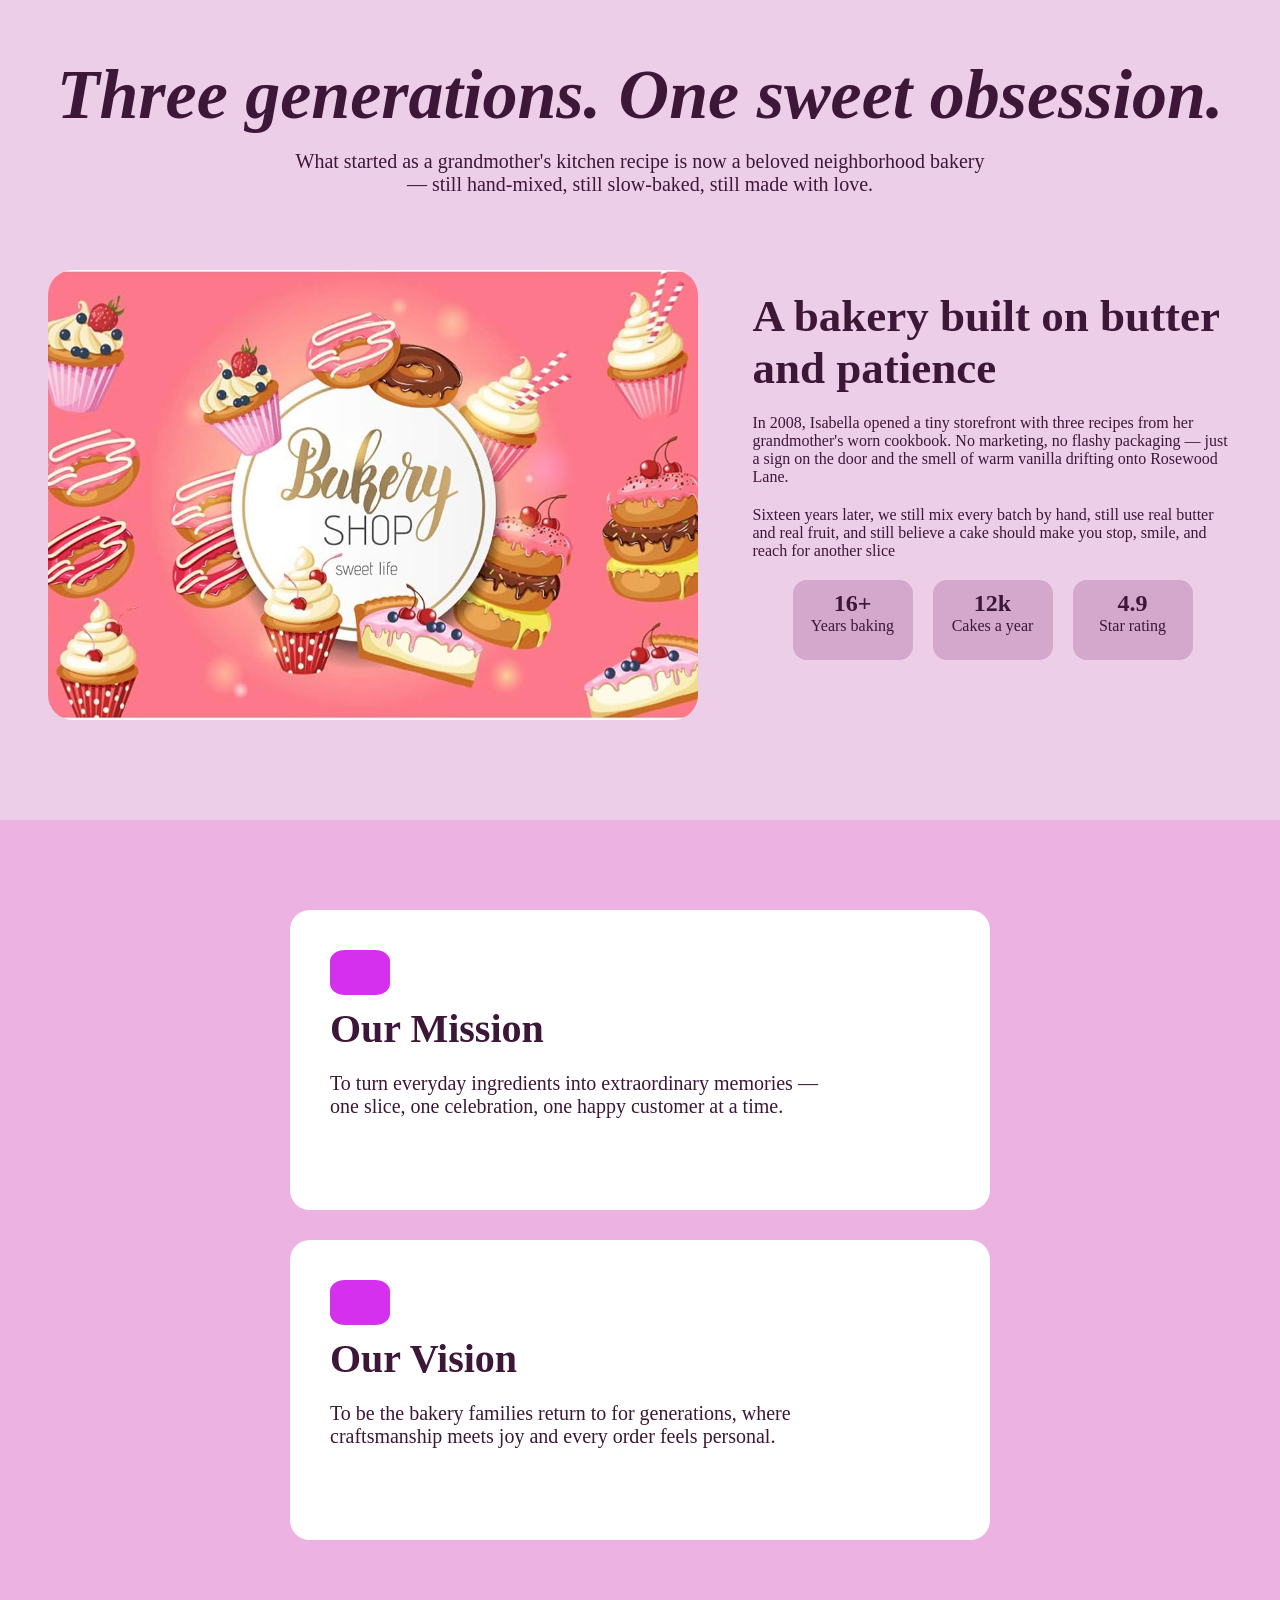
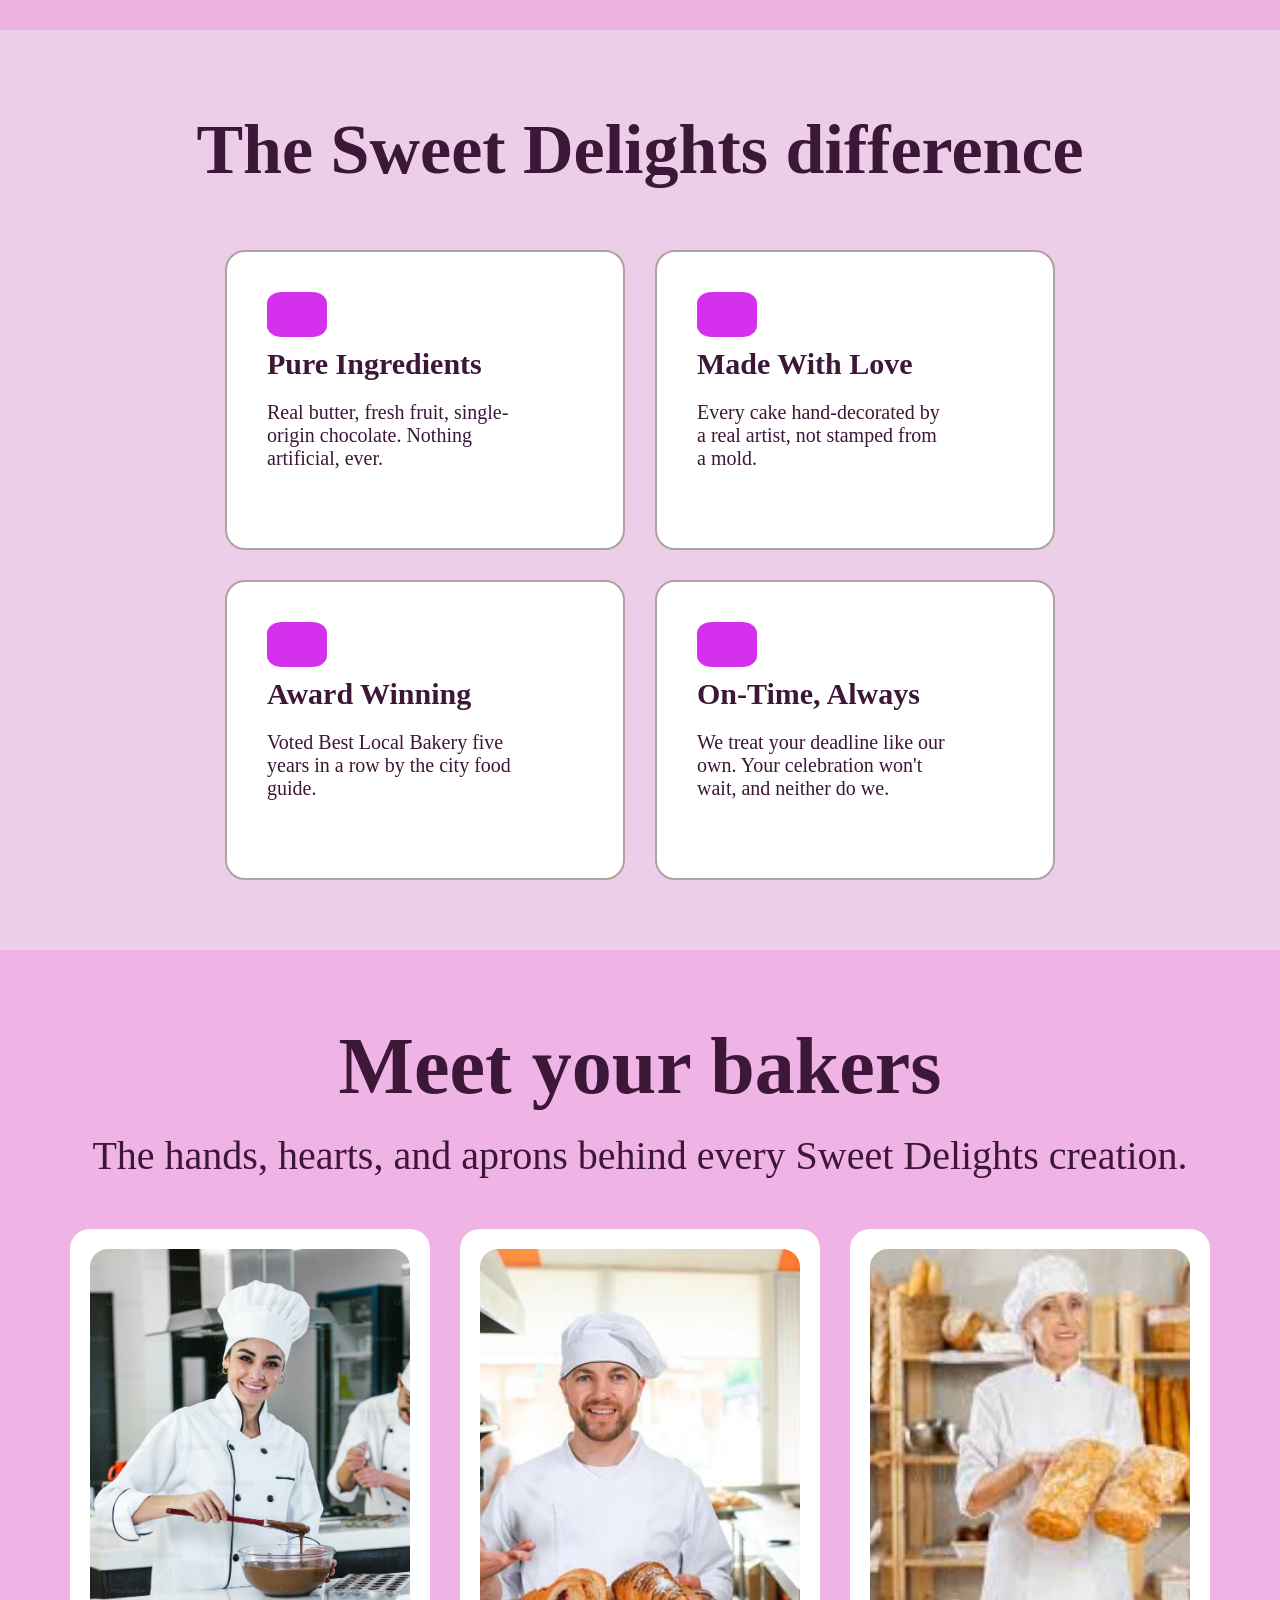
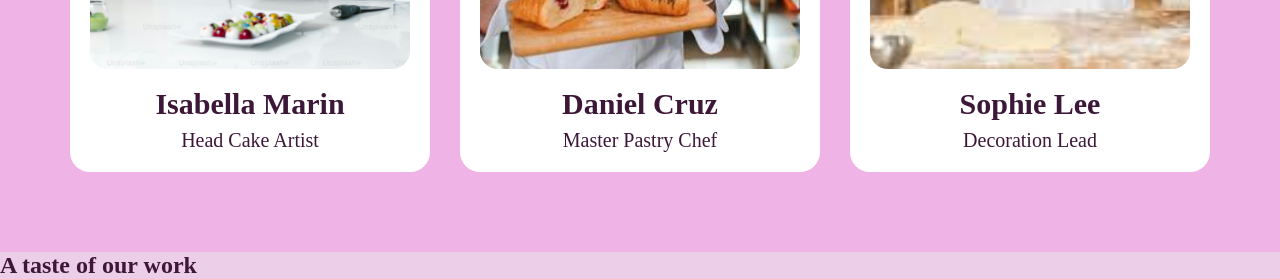
==== about.html @ 2c90f103 "newUpdate" ====
<!DOCTYPE html>
<html lang="en">
<head>
    <meta charset="UTF-8">
    <meta name="viewport" content="width=device-width, initial-scale=1.0">
    <title>Document</title>
    <link rel="stylesheet" href="about.css">
</head>
<body>
    <header></header>
    <section class="about_s1">
        <div>
        <h1>Three generations. One sweet obsession.</h1>
        <p>What started as a grandmother's kitchen recipe is now a beloved neighborhood bakery — still hand-mixed, still slow-baked, still made with love.</p>
        </div>
    </section>
    <section class="about_s2">
        <div class="about_img">
            <div></div>
        </div>
        <div class="about_detail">
        <div class="detail">
        <h1>A bakery built on butter and patience</h1>
        <p>In 2008, Isabella opened a tiny storefront with three recipes from her grandmother's worn cookbook. No marketing, no flashy packaging — just a sign on the door and the smell of warm vanilla drifting onto Rosewood Lane.</p>

         <p>Sixteen years later, we still mix every batch by hand, still use real butter and real fruit, and still believe a cake should make you stop, smile, and reach for another slice</p>
        </div>
        <div class="ranking">
            <div class="about_ranking">
                <h1>16+</h1>
                <p>Years baking</p>
            </div>
            <div class="about_ranking">
                <h1>12k</h1>
                <p>Cakes a year</p>
            </div>
            <div class="about_ranking">
                <h1>4.9</h1>
                <p>Star rating</p>
            </div>
        </div>
        </div>
    </section>
    <section class="about_s3">
        <div class="s3_box">
            <div class="div_logo"></div>
            <h2>Our Mission</h2>
            <p>To turn everyday ingredients into extraordinary memories — one slice, one celebration, one happy customer at a time.</p>
        </div>
        <div class="s3_box">
            <div class="div_logo"></div>
            <h2>Our Vision</h2>
            <p>To be the bakery families return to for generations, where craftsmanship meets joy and every order feels personal.</p>
        </div>
    </section>
    <section class="about_s4">
        <h1>The Sweet Delights difference</h1>
        <div class="box">
        <div class="s4_box">
            <div class="div_logo"></div>
            <h3>Pure Ingredients</h3>
            <p>Real butter, fresh fruit, single-origin chocolate. Nothing artificial, ever.</p>
        </div>
        <div class="s4_box">
            <div class="div_logo"></div>
            <h3>Made With Love</h3>
            <p>Every cake hand-decorated by a real artist, not stamped from a mold.</p>
        </div>
        <div class="s4_box">
            <div class="div_logo"></div>
            <h3>Award Winning</h3>
            <p>Voted Best Local Bakery five years in a row by the city food guide.</p>
        </div>
        <div class="s4_box">
            <div class="div_logo"></div>
            <h3>On-Time, Always</h3>
            <p>We treat your deadline like our own. Your celebration won't wait, and neither do we.</p>
        </div>
        </div>
    </section>
    <section class="about_s5">
        <h1>Meet your bakers</h1>
        <p>The hands, hearts, and aprons behind every Sweet Delights creation.</p>
        <div class="chef_cards">
            <div class="chef_box">
                <div class="chef_img" style="background-image: url(images/chef1.avif);"></div>
                <h3>Isabella Marin</h3>
                <p>Head Cake Artist</p>
            </div>
            <div class="chef_box">
                <div class="chef_img" style="background-image: url(images/chef2.jpg);"></div>
                <h3>Daniel Cruz</h3>
                <p>Master Pastry Chef</p>
            </div>
            <div class="chef_box">
                <div class="chef_img" style="background-image: url(images/chef3.jfif);"></div>
                <h3>Sophie Lee</h3>
                <p>Decoration Lead</p>
            </div>
        </div>
    </section>
    <section class="about_s6">
        <h1>A taste of our work</h1>
        <div></div>
    </section>
    <footer></footer>
</body>
</html>
---- about.css ----
*{
    margin: 0;
    padding: 0;
    box-sizing: border-box;
}
body{
    background: #edcee8;
    color: #3d1738;
    /* justify-content: center; */
}

.about_s1 {
    display: flex;
    min-height: 250px;
    text-align: center;
    justify-content: center;
    align-items: center;
    padding: 40px 20px;
}
.about_s1 div{
    max-width: 1200px;
}
.about_s1 h1{
   padding-bottom: 15px;
   font-size: 70px;
   font-style: italic;
}
.about_s1 p{
    font-size: 20px;
    max-width: 700px;
    margin: 0 auto;
}
.about_s2{
    display: flex;
    justify-content: center;
    gap: 35px;
    padding: 20px;
    flex-wrap: wrap;
}
.about_img{
    /* text-align: center; */
    justify-content: center;
}
.about_img div{
    background-image: url(images/shop.jpg);
    width: 650px;
    min-width: 320px;
    height: 450px;
    border-radius: 25px;
    background-size: cover;
    background-position: center;
    background-repeat: no-repeat;
}
.detail h1{
    font-size: 45px;
}
.detail p{
    padding-top: 20px;
}
.about_detail{
    max-width: 500px;
    padding-top: 20px;
    padding-left: 20px;
    gap: 80px;
}
.ranking{
    padding-top: 20px;
    display: flex;
    text-align: center;
    justify-content: center;
    gap: 20px;
}
.about_ranking{
    background-color: #d3a8cc;
    width: 120px;
    min-height: 80px;
    padding: 10px;
    border-radius: 14px;
}
.about_s3{
    background-color : #ecb3e2;
    min-height: 500px;
    gap: 30px;
    padding: 90px 20px;
    margin-top: 80px;
    display: flex;
    justify-content: center;
    align-items: center;
    flex-wrap: wrap;
}
.s3_box{
    background-color: white;
    width: 700px;
    min-height: 300px;
    padding: 40px;
    border-radius: 20px;
}
.s3_box p {
    padding-top: 20px;
    max-width: 500px;
    font-size: 20px;
}
.s3_box h2{
    padding-top: 10px;
    font-size: 40px;
}
.div_logo{
    padding-bottom: 10px;
    width: 60px;
    height: 45px;
    border-radius: 25%;
    background-color: rgb(214, 48, 239);
}
.about_s4 h1{
    text-align: center;
    margin-top: 60px;
    padding-top: 20px;
    font-size: 70px;
}
.box{
    gap: 30px;
    padding-top: 20px;
    margin-top: 40px;
    display: flex;
    justify-content: center;
    align-content: center;
    flex-wrap: wrap;
    padding-left: 20px;
    padding-right: 20px;
}
.s4_box{
    background-color: white;
    width: 400px;
    min-height: 300px;
    padding: 40px;
    border-radius: 20px;
    border: 2px rgb(177, 161, 161) solid;
}
.s4_box p {
    padding-top: 20px;
    max-width: 250px;
    font-size: 20px;
}
.s4_box h3{
    padding-top: 10px;
    font-size: 30px;
}
.about_s5{
    background-color : #f0b3e6;
    padding: 1px 20px 80px;
    margin-top: 70px;
}
.about_s5 h1{
    text-align: center;
    padding-top: 70px;
    font-size: 80px;
}
.about_s5 p{
    text-align: center;
    padding-top: 20px;
    font-size: 40px;
}
.chef_cards{
    display: flex;
    justify-content: center;
    gap: 30px;
    flex-wrap: wrap;
    margin-top: 50px;
}
.chef_box{
    width: 360px;
    text-align: center;
    background: white;
    border-radius: 20px;
    padding: 20px;
}

.chef_img{
    height: 420px;
    border-radius: 18px;
    background-size: cover;
    background-position: center;
    background-repeat: no-repeat;
}
.chef_box h3{
    font-size: 30px;
    padding-top: 18px;
}
.chef_box p{
    font-size: 20px;
    padding-top: 8px;
}
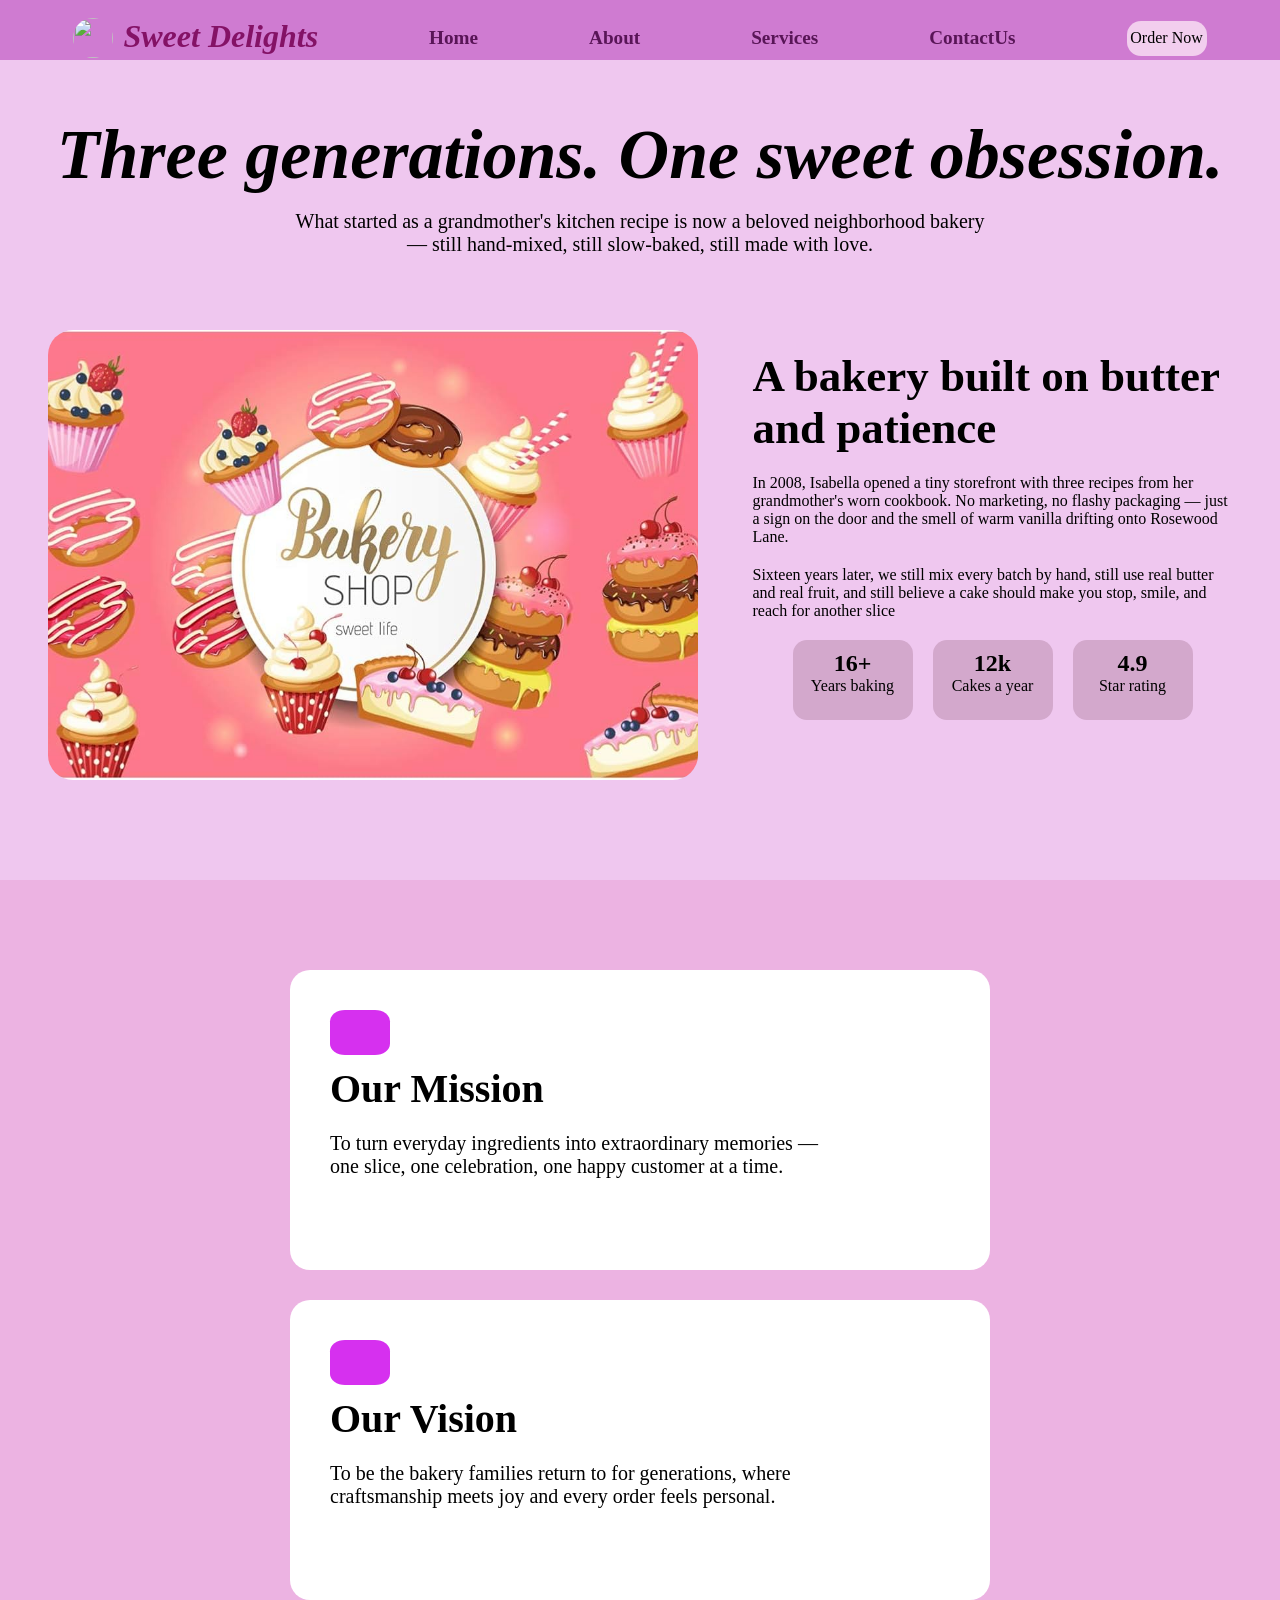
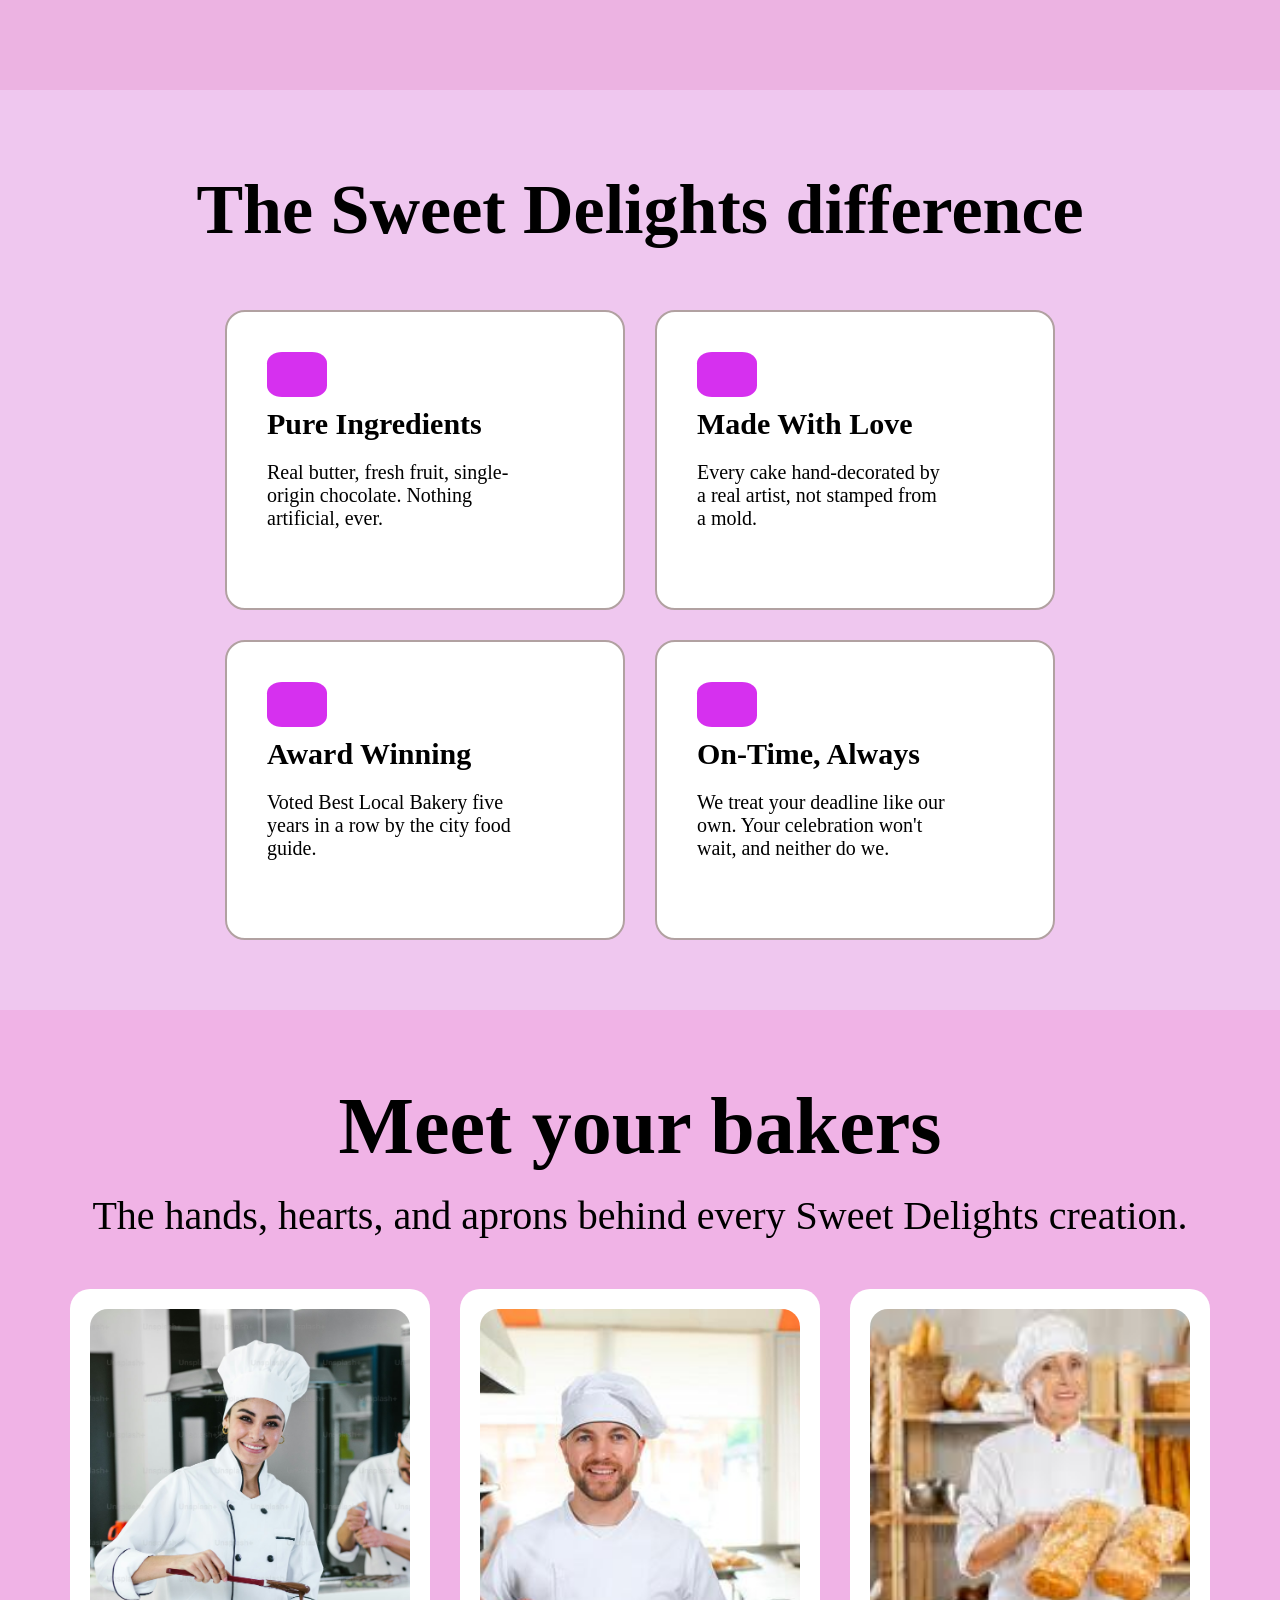
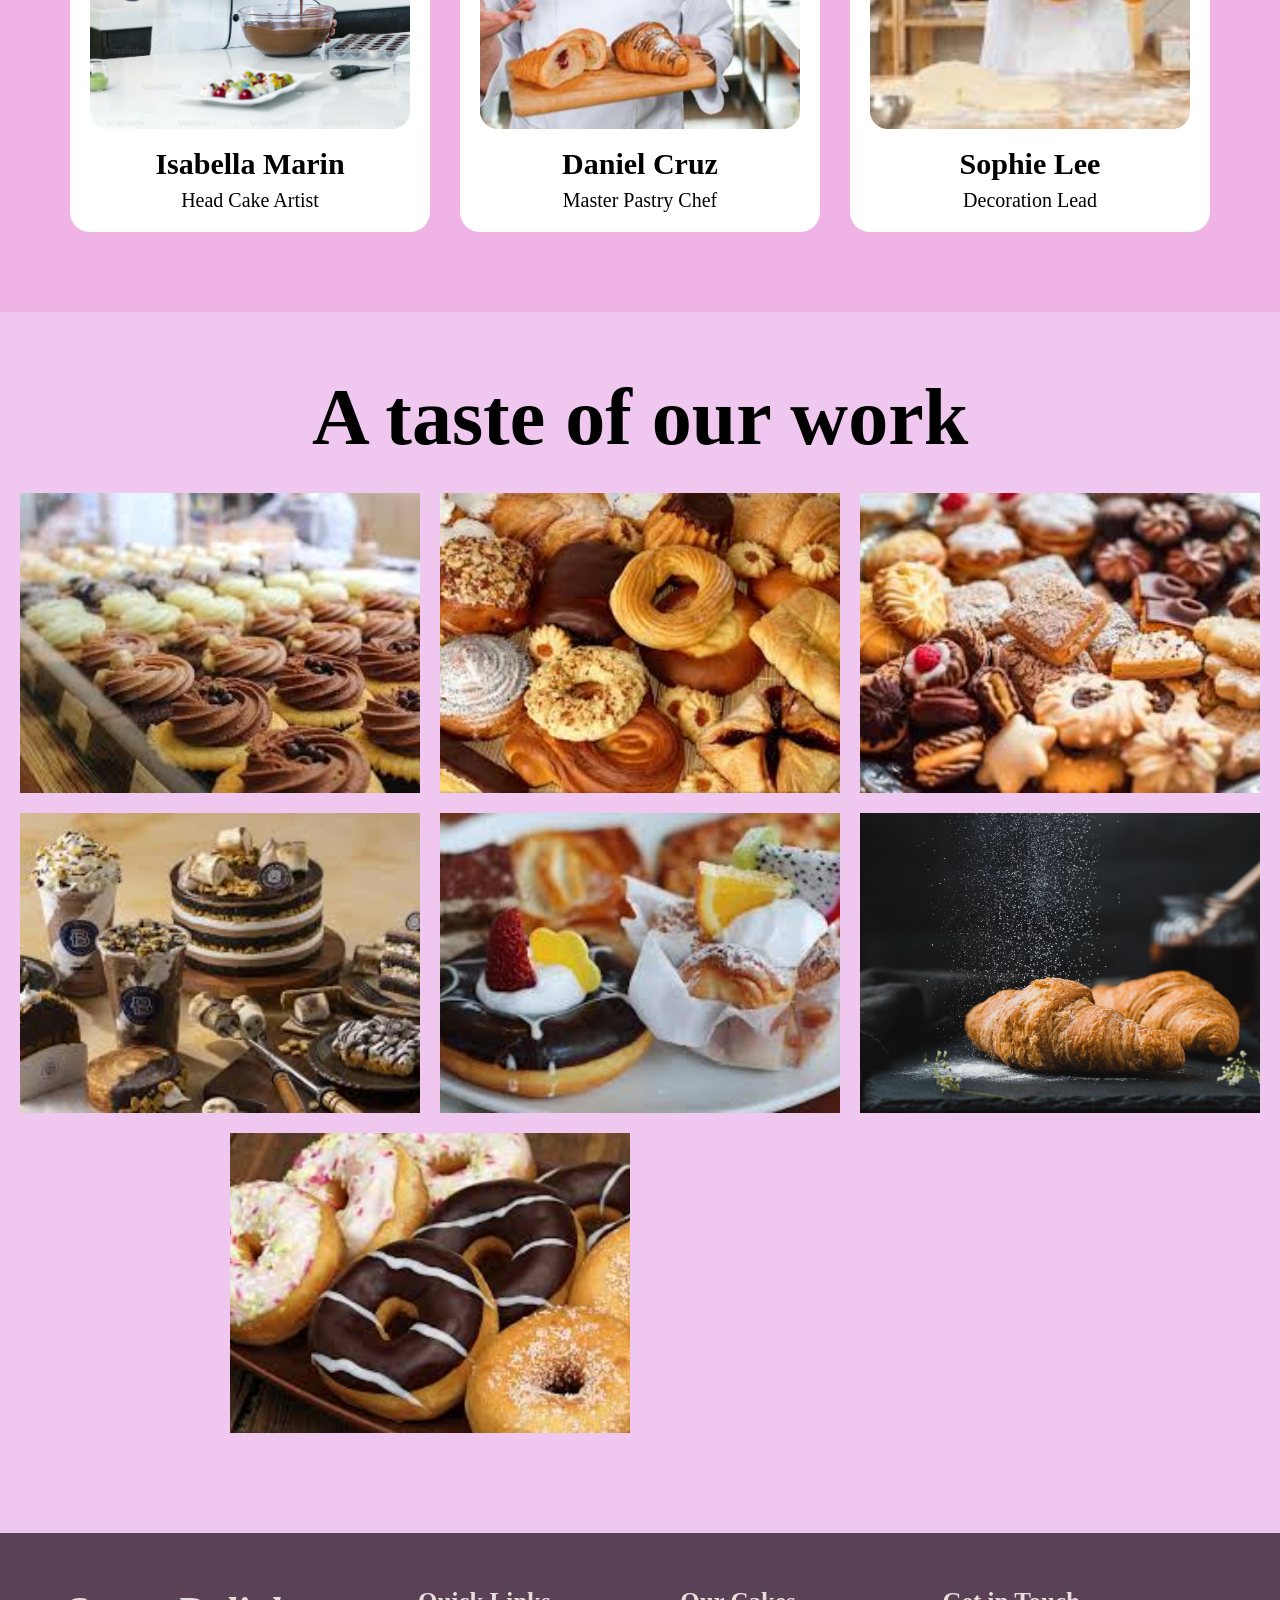
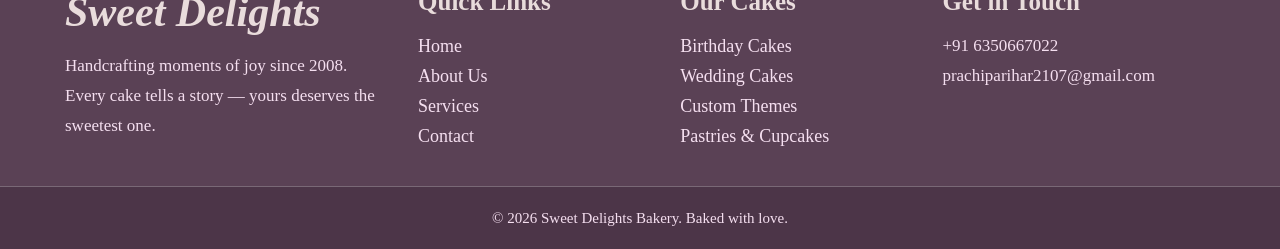
==== commit bfb14358: "prachi newChnges" ====
--- a/about.html
+++ b/about.html
@@ -3,11 +3,24 @@
 <head>
     <meta charset="UTF-8">
     <meta name="viewport" content="width=device-width, initial-scale=1.0">
-    <title>Document</title>
-    <link rel="stylesheet" href="about.css">
+    <title>About</title>
+    <link rel="stylesheet" href="index.css">
 </head>
-<body>
-    <header></header>
+<body class="body_about">
+
+   <div class="Header"> 
+        <ul>
+          <div class="hed1">
+            <img src="https://encrypted-tbn0.gstatic.com/images?q=tbn:ANd9GcQitEC4mb-sJJhyLIL4yZwTokIa_Xwn3ifUVozVtwXFQg&s=10">
+            <h1 class="shopName">Sweet Delights</h1>
+          </div>
+          <li>Home</li> 
+          <li>About</li> 
+          <li>Services</li>
+          <li>ContactUs</li>
+          <div class="orderBtn">Order Now</div>
+        </ul>
+    </div>
     <section class="about_s1">
         <div>
         <h1>Three generations. One sweet obsession.</h1>
@@ -55,7 +68,7 @@
     </section>
     <section class="about_s4">
         <h1>The Sweet Delights difference</h1>
-        <div class="box">
+        <div class="boxx">
         <div class="s4_box">
             <div class="div_logo"></div>
             <h3>Pure Ingredients</h3>
@@ -101,8 +114,50 @@
     </section>
     <section class="about_s6">
         <h1>A taste of our work</h1>
-        <div></div>
+        <div class="food_img">
+        <div class="food" style="background-image: url(images/food1.jfif);"></div>
+        <div class="food" style="background-image: url(images/food2.jfif);"></div>
+        <div class="food" style="background-image: url(images/food3.jfif);"></div>
+        <div class="food" style="background-image: url(images/food4.jfif);"></div>
+        <div class="food" style="background-image: url(images/food5.jfif);"></div>
+        <div class="food" style="background-image: url(images/food6.avif);"></div>
+        <div class="food" style="background-image: url(images/food7.jfif);"></div>
+        <div class="food"style="background-image: url();"></div>
+        </div>
     </section>
-    <footer></footer>
+    <footer>
+        <div class="footer">
+        <div class="footer_box">
+            <h2>Sweet Delights</h2>
+            <p>Handcrafting moments of joy since 2008. Every cake tells a story — yours deserves the sweetest one.</p>
+        </div>
+        <div class="footer_box">
+            <h3>Quick Links</h3>
+            <ul>
+                <li>Home</li>
+                <li>About Us</li>
+                <li>Services</li>
+                <li>Contact</li>
+            </ul>
+        </div>
+        <div class="footer_box">
+            <h3>Our Cakes</h3>
+            <ul>
+                <li>Birthday Cakes</li>
+                <li>Wedding Cakes</li>
+                <li>Custom Themes</li>
+                <li>Pastries & Cupcakes</li>
+            </ul>
+        </div>
+        <div class="footer_box">
+            <h3>Get in Touch </h3>
+            <a href="tel:+6350667022"> +91 6350667022</a>
+            <a href="mailto:prachiparihar2107@gmail.com">prachiparihar2107@gmail.com</a>
+        </div>
+        </div>
+        <div class="footer_end">
+           <p>© 2026 Sweet Delights Bakery. Baked with love.</p>
+        </div>
+    </footer>
 </body>
 </html>
--- a/index.css
+++ b/index.css
@@ -0,0 +1,663 @@
+*{
+    margin: 0;
+    padding: 0;
+    box-sizing: border-box;
+}
+.Header{
+  
+    background-color: rgb(207, 123, 209);
+   height: 60px;
+}
+.Header ul{
+    display: flex;
+    align-items: center;
+    justify-content: space-around;
+    padding: 18px;
+
+}
+.Header li{
+    list-style: none;
+    font-size: larger;
+    color: rgba(69, 5, 66, 0.86);
+    font-weight: 600;
+}
+.hed1{
+    display: flex;
+}
+
+img{
+    width: 40px;
+    height: 40px;
+    border-radius: 100%;
+}
+img:hover{
+    height: 42px;
+    width:  42px;
+}
+.shopName{
+      padding-left: 10px;
+      font-style:italic ;
+      color: rgb(132, 18, 102);
+     
+}
+.orderBtn{
+   background-color: rgb(242, 206, 238);
+   display: flex;
+   justify-content: center;
+   align-items: center;
+   height: 35px;
+   width: 80px;
+   font-variant: inherit;
+   border-radius: 14px;
+}
+.orderBtn:hover{
+    background-color: rgb(184, 79, 184);
+    
+}
+
+.body{
+    background-color: rgb(68, 229, 235);
+
+    height: 400px;
+    background-image: url(images/bg.jpg);
+    /* object-fit: contain; */
+    background-size: cover;
+    background-position: center;
+    background-repeat: no-repeat
+    
+
+}
+button{
+    background-color: rgb(249, 242, 242);
+   display: flex;
+   justify-content: center;
+   align-items: center;
+   height: 35px;
+   width: 90px;
+   border: 0cap;
+   border-radius: 18px;
+ 
+}
+.body_btn{
+   
+    display: flex;
+    /* padding: 70px; */
+    justify-content: space-between;
+    width: 200px;
+  
+
+}
+.body_content{
+    width: 350px;
+    height: 250px;
+    padding-top: 40px;
+    padding-left: 15px;
+}
+.body_text h1{
+       width: 200px;
+       color: rgb(219, 25, 135);
+       font-style: oblique;
+       font-size: 40px;
+    
+}
+.body_text p{
+    color: rgb(154, 37, 130);
+    
+}
+button:hover{
+    background-color: rgb(255, 64, 226);
+    animation-duration:0.3s ;
+}
+.cake{
+    display: flex;
+    flex-wrap:wrap;
+    justify-content: center;
+    gap: 20px;
+}
+.container{
+    background: #edcee8;
+    padding-top: 40px;
+    height: 8500px;
+}
+.container_title{
+    padding-bottom: 30px;
+    display: flex;
+    text-align: center;
+    justify-content: center;
+      /* width: 200px; */
+       color: rgb(219, 25, 135);
+       font-style: oblique;
+       font-size: 35px;
+}
+
+.box{
+    background: #d8a0e0;
+    width: 450px;
+    height: 450px;
+
+}
+.box_image{
+    background-image: url(images/cake1.jfif);
+    background-size: cover;
+    background-position: center;
+    background-repeat: no-repeat;
+    height: 300px;
+}
+.box_content h3{
+    padding-top: 20px;
+    display: flex;
+    text-align: center;
+    justify-content: center;
+    font-size: 30px;
+}
+.box_price{
+    display: flex;
+    align-items: center;
+   text-align: center;
+   padding-top: 20px;
+
+    
+}
+.box_price p{
+    font-size: 30px;
+    font-weight: 600;
+    color: rgb(8, 11, 13);
+    /* padding-left: 160px; */
+    margin-left: 60px;
+    /* padding-top: 20px; */
+    padding-right: 250px;
+    align-items: center;
+    justify-content: center;
+}
+.box_icon {
+    padding-bottom: 10px;
+    width: 30px;
+    height: 30px;
+    border-radius: 100%;
+    background-color: rgb(2, 15, 255);
+    
+}
+
+/* ***************about css&**************** */
+.body_about{
+  background:  rgb(239, 199, 239);
+}
+.about_s1 {
+    display: flex;
+    min-height: 250px;
+    text-align: center;
+    justify-content: center;
+    align-items: center;
+    padding: 40px 20px;
+}
+.about_s1 div{
+    max-width: 1200px;
+}
+.about_s1 h1{
+   padding-bottom: 15px;
+   font-size: 70px;
+   font-style: italic;
+}
+.about_s1 p{
+    font-size: 20px;
+    max-width: 700px;
+    margin: 0 auto;
+}
+.about_s2{
+    display: flex;
+    justify-content: center;
+    gap: 35px;
+    padding: 20px;
+    flex-wrap: wrap;
+}
+.about_img{
+    /* text-align: center; */
+    justify-content: center;
+}
+.about_img div{
+    background-image: url(images/shop.jpg);
+    width: 650px;
+    min-width: 320px;
+    height: 450px;
+    border-radius: 25px;
+    background-size: cover;
+    background-position: center;
+    background-repeat: no-repeat;
+}
+.detail h1{
+    font-size: 45px;
+}
+.detail p{
+    padding-top: 20px;
+}
+.about_detail{
+    max-width: 500px;
+    padding-top: 20px;
+    padding-left: 20px;
+    gap: 80px;
+}
+.ranking{
+    padding-top: 20px;
+    display: flex;
+    text-align: center;
+    justify-content: center;
+    gap: 20px;
+}
+.about_ranking{
+    background-color: #d3a8cc;
+    width: 120px;
+    min-height: 80px;
+    padding: 10px;
+    border-radius: 14px;
+}
+.about_s3{
+    background-color : #ecb3e2;
+    min-height: 500px;
+    gap: 30px;
+    padding: 90px 20px;
+    margin-top: 80px;
+    display: flex;
+    justify-content: center;
+    align-items: center;
+    flex-wrap: wrap;
+}
+.s3_box{
+    background-color: white;
+    width: 700px;
+    min-height: 300px;
+    padding: 40px;
+    border-radius: 20px;
+}
+.s3_box p {
+    padding-top: 20px;
+    max-width: 500px;
+    font-size: 20px;
+}
+.s3_box h2{
+    padding-top: 10px;
+    font-size: 40px;
+}
+.div_logo{
+    padding-bottom: 10px;
+    width: 60px;
+    height: 45px;
+    border-radius: 25%;
+    background-color: rgb(214, 48, 239);
+}
+.about_s4 h1{
+    text-align: center;
+    margin-top: 60px;
+    padding-top: 20px;
+    font-size: 70px;
+}
+.boxx{
+    gap: 30px;
+    padding-top: 20px;
+    margin-top: 40px;
+    display: flex;
+    justify-content: center;
+    align-content: center;
+    flex-wrap: wrap;
+    padding-left: 20px;
+    padding-right: 20px;
+}
+.s4_box{
+    background-color: white;
+    width: 400px;
+    min-height: 300px;
+    padding: 40px;
+    border-radius: 20px;
+    border: 2px rgb(177, 161, 161) solid;
+}
+.s4_box p {
+    padding-top: 20px;
+    max-width: 250px;
+    font-size: 20px;
+}
+.s4_box h3{
+    padding-top: 10px;
+    font-size: 30px;
+}
+.about_s5{
+    background-color : #f0b3e6;
+    padding: 1px 20px 80px;
+    margin-top: 70px;
+}
+.about_s5 h1{
+    text-align: center;
+    padding-top: 70px;
+    font-size: 80px;
+}
+.about_s5 p{
+    text-align: center;
+    padding-top: 20px;
+    font-size: 40px;
+}
+.chef_cards{
+    display: flex;
+    justify-content: center;
+    gap: 30px;
+    flex-wrap: wrap;
+    margin-top: 50px;
+}
+.chef_box{
+    width: 360px;
+    text-align: center;
+    background: white;
+    border-radius: 20px;
+    padding: 20px;
+}
+
+.chef_img{
+    height: 420px;
+    border-radius: 18px;
+    background-size: cover;
+    background-position: center;
+    background-repeat: no-repeat;
+}
+.chef_box h3{
+    font-size: 30px;
+    padding-top: 18px;
+}
+.chef_box p{
+    font-size: 20px;
+    padding-top: 8px;
+}
+.food{
+    width: 400px;
+    height: 300px;
+    background-repeat: no-repeat;
+    background-size: cover;
+    background-position: center;
+}
+.about_s6 h1{
+  justify-content: center;
+  text-align: center;
+  font-size: 80px;
+  padding-top: 20px;
+  margin-top: 40px;
+}
+.food_img{
+    margin-top: 30px;
+   display: flex;
+    gap: 20px;
+    justify-content: center;
+    text-align: center;
+    flex-wrap: wrap;
+    padding: 0 20px 60px;
+}
+.about_s6{
+    min-height: 800px;
+}
+
+footer{
+    background-color: #5a4155;
+    color: rgb(233, 220, 220);
+    margin-top: 40px;
+}
+
+.footer{
+    max-width: 1200px;
+    margin: 0 auto;
+    display: grid;
+    grid-template-columns: 1.4fr 1fr 1fr 1.2fr;
+    gap: 35px;
+    padding: 55px 25px 35px;
+    align-items: start;
+}
+.footer_box{
+    text-align: left;
+    padding: 0;
+}
+
+footer li{
+    list-style: none;
+    font-size: 18px;
+    line-height: 30px;
+    color: #f5dff0;
+}
+footer h2{
+    font-size: 42px;
+    margin-bottom: 15px;
+    font-style: italic;
+}
+footer h3{
+    font-size: 25px;
+    margin-bottom: 15px;
+}
+footer p{
+    font-size: 17px;
+    line-height: 30px;
+    color: #f5dff0;
+}
+footer a{
+    display: block;
+    color: #f5dff0;
+    text-decoration: none;
+    font-size: 17px;
+    line-height: 30px;
+}
+.footer_end{
+    border-top: 1px solid rgba(255, 255, 255, 0.25);
+    background-color: #4c3548;
+    text-align: center;
+    padding: 16px 20px;
+}
+
+.footer_end p{
+    font-size: 15px;
+}
+
+/* **********sevices css ******** */
+.body_service{
+  background:  rgb(239, 199, 239);
+
+}
+
+.service_head{
+    background: #b36fa7;
+     background-color: rgb(239, 171, 240);
+    padding: 50px 20px 25px;
+    text-align: center;
+    height: 250px;
+}
+
+.heading h1{
+    color: rgb(219, 25, 135);
+    font-style: oblique;
+    font-size: 70px;
+}
+
+.heading p{
+    color: rgb(154, 37, 130);
+    font-size: 20px;
+    max-width: 700px;
+    margin: 15px auto 0;
+}
+
+.services{
+    background: #edcee8;
+    padding: 30px 80px;
+}
+
+.service_boxes{
+    display: flex;
+    flex-wrap: wrap;
+    justify-content: center;
+    gap: 20px;
+}
+
+.service_box{
+    background: #f6b8fe;
+    width: 450px;
+    min-height: 450px;
+    text-align: center;
+    border-radius: 20px;
+}
+
+.service_img{
+    background-image: url(images/cake1.jfif);
+    background-size: cover;
+    background-position: center;
+    background-repeat: no-repeat;
+    height: 300px;
+}
+
+.service_box h2{
+    padding: 20px 15px 0;
+    font-size: 30px;
+    color: #3d1738;
+}
+
+.service_box p{
+    padding: 15px 30px 25px;
+    font-size: 18px;
+    color: rgb(69, 5, 66);
+    line-height: 28px;
+}
+
+.order{
+    background-color: rgb(254, 210, 252);
+    padding: 20px 20px 80px;
+    display: flex;
+    justify-content: center;
+}
+
+.order_box{
+    width: 100%;
+    max-width: 1050px;
+    background: #cf93c3;
+    color: rgb(247, 238, 238);
+    text-align: center;
+    padding: 55px 30px;
+    border-radius: 20px;
+}
+
+.order_box h2{
+    font-size: 42px;
+    font-style: italic;
+}
+
+.order_box p{
+    font-size: 20px;
+    max-width: 650px;
+    margin: 15px auto 30px;
+    line-height: 30px;
+}
+
+.order__btn{
+    width: fit-content;
+    min-width: 220px;
+    margin: 0 auto;
+    padding: 14px 24px;
+    background: rgb(242, 206, 238);
+    color: rgb(132, 18, 102);
+    border-radius: 16px;
+    cursor: pointer;
+}
+
+.order__btn h3{
+    font-size: 20px;
+}
+
+.order__btn:hover{
+    background: rgb(207, 123, 209);
+    color: white;
+}
+
+/* ************contact css ****** */
+.contact_body{
+    background: #edcee8;
+    color: #3d1738;
+}
+
+.contact_head{
+    text-align: center;
+    padding: 60px 20px 35px;
+}
+
+.contact_head h1{
+    color: rgb(33, 30, 32);
+    font-size: 65px;
+    font-style: oblique;
+}
+
+.contact_head p{
+    max-width: 700px;
+    margin: 15px auto 0;
+    font-size: 20px;
+    color: rgb(52, 43, 50);
+    line-height: 30px;
+}
+
+.contact_section{
+    display: flex;
+    justify-content: center;
+    gap: 30px;
+    flex-wrap: wrap;
+    padding: 20px 25px 80px;
+}
+
+.contact_info{
+    width: 430px;
+    display: grid;
+    grid-template-columns: 1fr;
+    gap: 18px;
+}
+
+.contact_card{
+    background: #d8a0e0;
+    padding: 25px;
+    border-radius: 18px;
+}
+
+.contact_card h3{
+    font-size: 26px;
+    margin-bottom: 10px;
+}
+
+.contact_card p{
+    font-size: 18px;
+    line-height: 28px;
+}
+
+.contact_form{
+    width: 560px;
+    background: #f7e7f4;
+    padding: 35px;
+    border-radius: 20px;
+    display: flex;
+    flex-direction: column;
+    gap: 16px;
+}
+
+.contact_form h2{
+    font-size: 34px;
+    color: rgb(32, 28, 31);
+}
+
+.contact_form input,
+.contact_form textarea{
+    width: 100%;
+    padding: 14px 16px;
+    border: 1px solid #d3a8cc;
+    border-radius: 12px;
+    font-size: 16px;
+    outline: none;
+}
+
+.contact_form textarea{
+    min-height: 130px;
+    resize: vertical;
+}
+
+.contact_form button{
+    width: 150px;
+    height: 42px;
+    border: none;
+    border-radius: 18px;
+    background: rgb(207, 123, 209);
+    color: white;
+    font-size: 16px;
+
+}
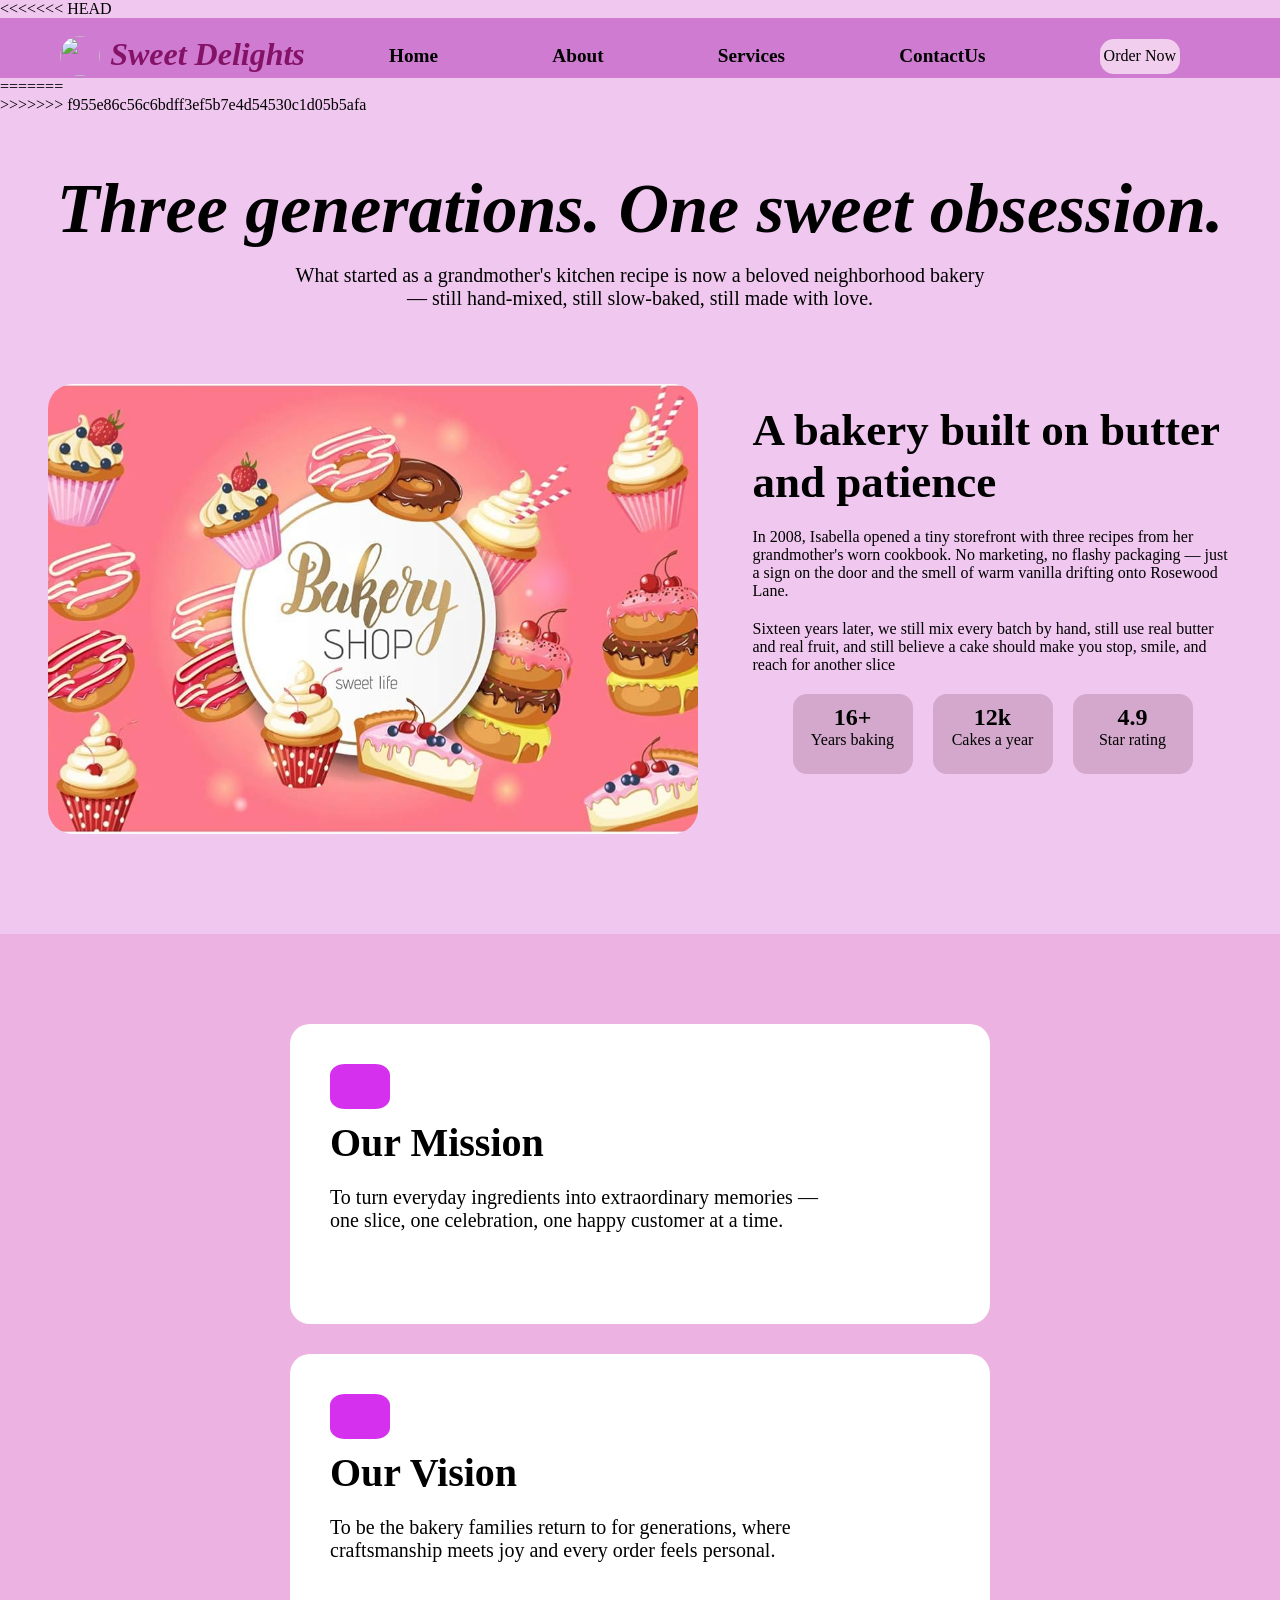
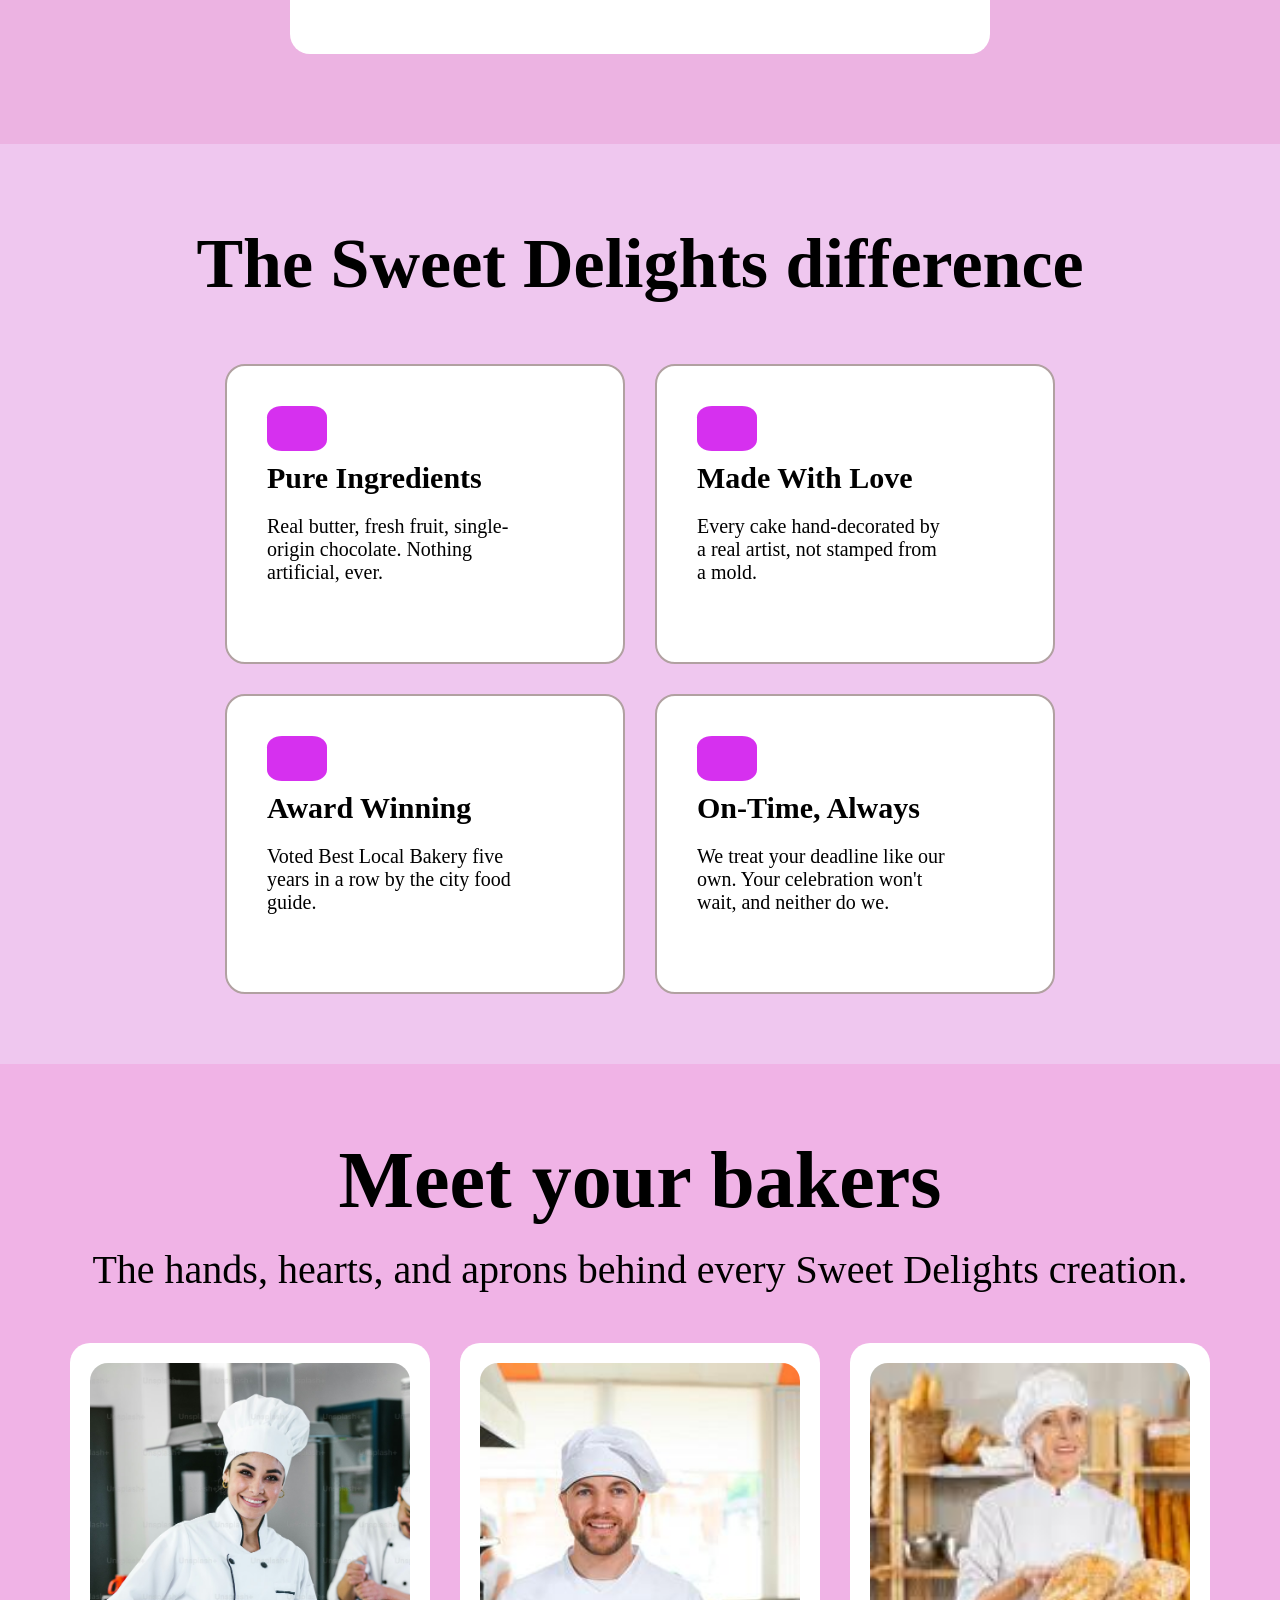
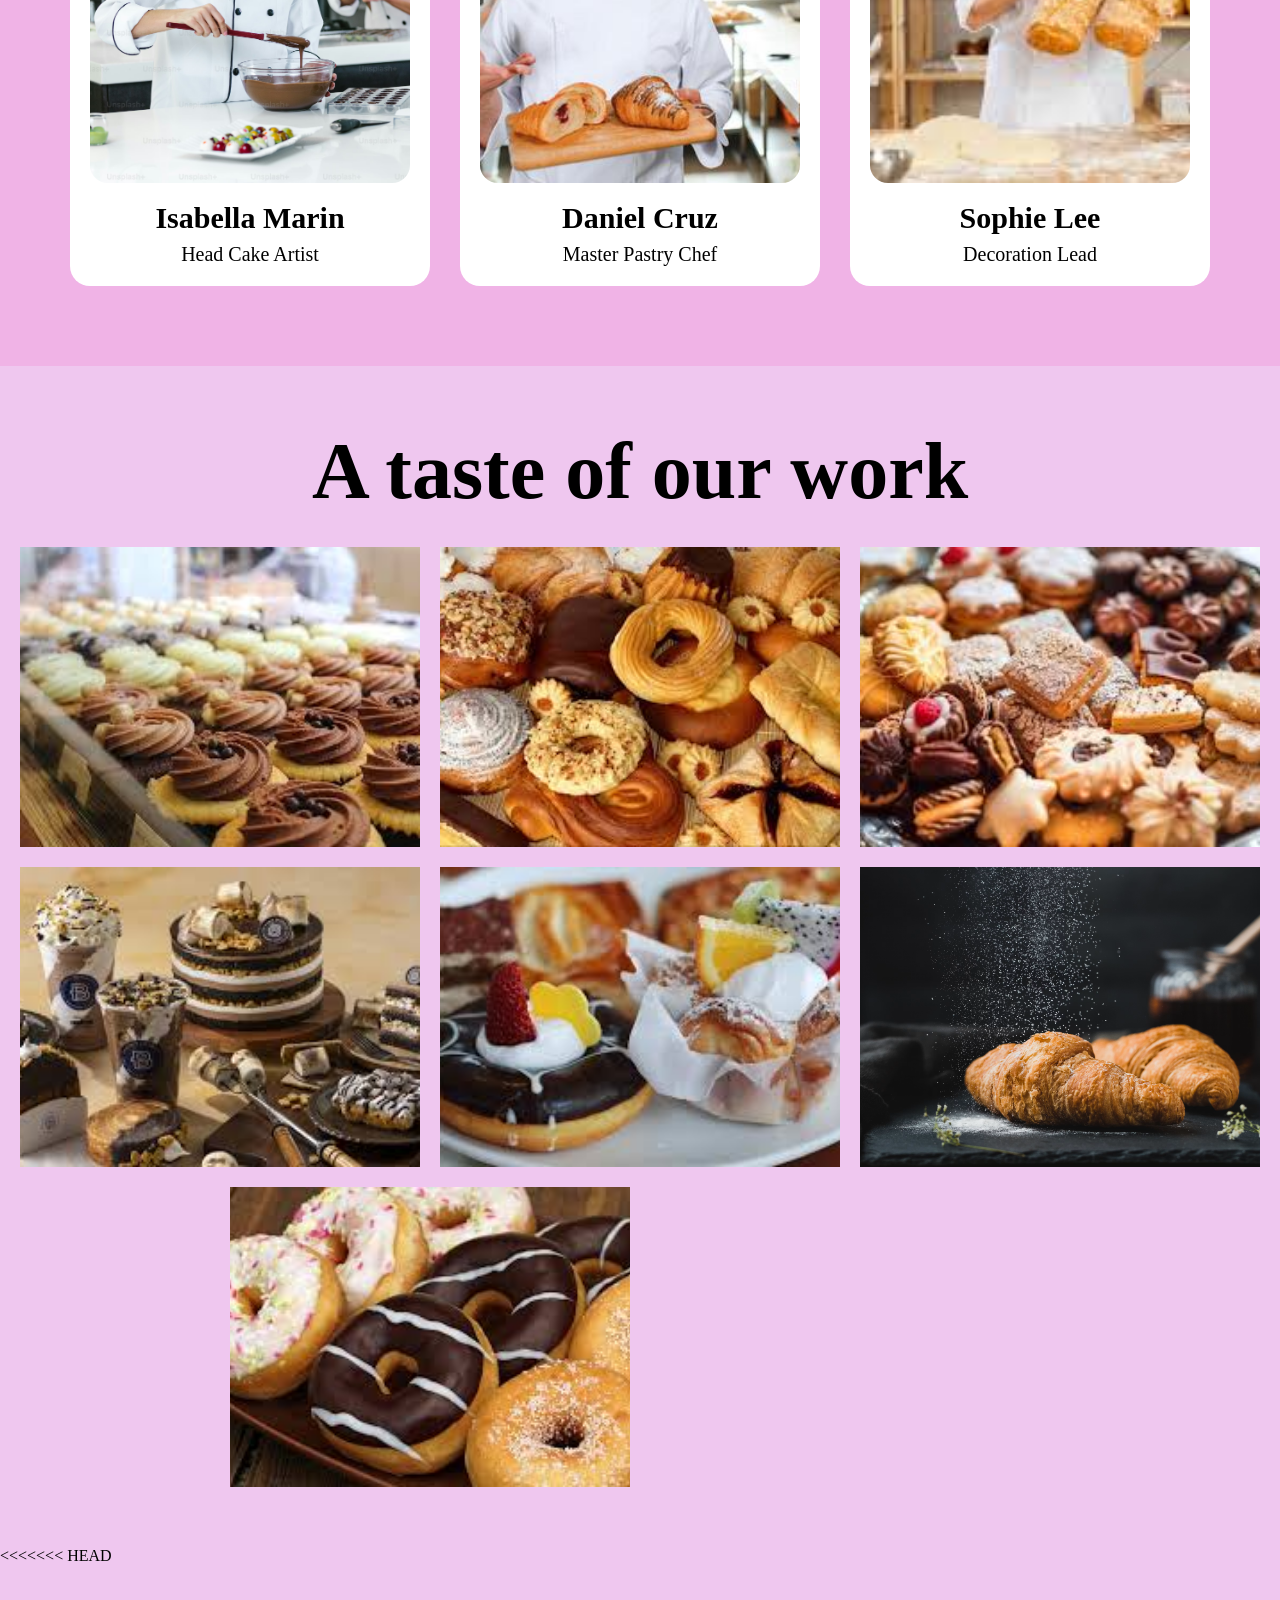
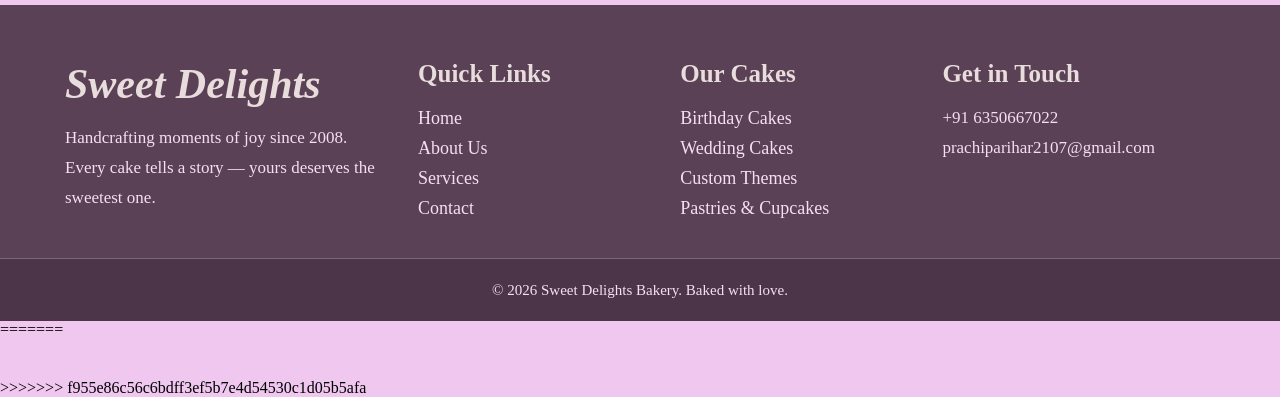
==== commit 61d6a1b0: "prachi newUpdation" ====
--- a/about.html
+++ b/about.html
@@ -3,6 +3,7 @@
 <head>
     <meta charset="UTF-8">
     <meta name="viewport" content="width=device-width, initial-scale=1.0">
+<<<<<<< HEAD
     <title>About</title>
     <link rel="stylesheet" href="index.css">
 </head>
@@ -21,6 +22,14 @@
           <div class="orderBtn">Order Now</div>
         </ul>
     </div>
+=======
+    <title>Document</title>
+    <link rel="stylesheet" href="about.css">
+    
+</head>
+<body>
+    <header> </header>
+>>>>>>> f955e86c56c6bdff3ef5b7e4d54530c1d05b5afa
     <section class="about_s1">
         <div>
         <h1>Three generations. One sweet obsession.</h1>
@@ -125,6 +134,7 @@
         <div class="food"style="background-image: url();"></div>
         </div>
     </section>
+<<<<<<< HEAD
     <footer>
         <div class="footer">
         <div class="footer_box">
@@ -159,5 +169,9 @@
            <p>© 2026 Sweet Delights Bakery. Baked with love.</p>
         </div>
     </footer>
+=======
+    <footer></footer>
+
+>>>>>>> f955e86c56c6bdff3ef5b7e4d54530c1d05b5afa
 </body>
 </html>
--- a/index.css
+++ b/index.css
@@ -7,20 +7,32 @@
   
     background-color: rgb(207, 123, 209);
    height: 60px;
+   /* text-decoration: none; */
+   /* justify-content: space-around; */
 }
 .Header ul{
     display: flex;
     align-items: center;
     justify-content: space-around;
     padding: 18px;
-
-}
-.Header li{
+    margin-right: 40px;
+    /* text-decoration: none; */
+}
+a{
+    text-decoration: none;
+    color: #f2eef1;
+}
+.Header ul li{
     list-style: none;
     font-size: larger;
     color: rgba(69, 5, 66, 0.86);
     font-weight: 600;
-}
+     color:black;
+      
+    padding-right:30px
+}
+
+
 .hed1{
     display: flex;
 }
@@ -116,8 +128,8 @@
 }
 .container{
     background: #edcee8;
-    padding-top: 40px;
-    height: 8500px;
+    padding-top: 30px;
+    padding-bottom: 10px;
 }
 .container_title{
     padding-bottom: 30px;
@@ -174,7 +186,7 @@
     width: 30px;
     height: 30px;
     border-radius: 100%;
-    background-color: rgb(2, 15, 255);
+    background-color: rgb(209, 234, 110);
     
 }
 
@@ -660,4 +672,4 @@
     color: white;
     font-size: 16px;
 
-}+}
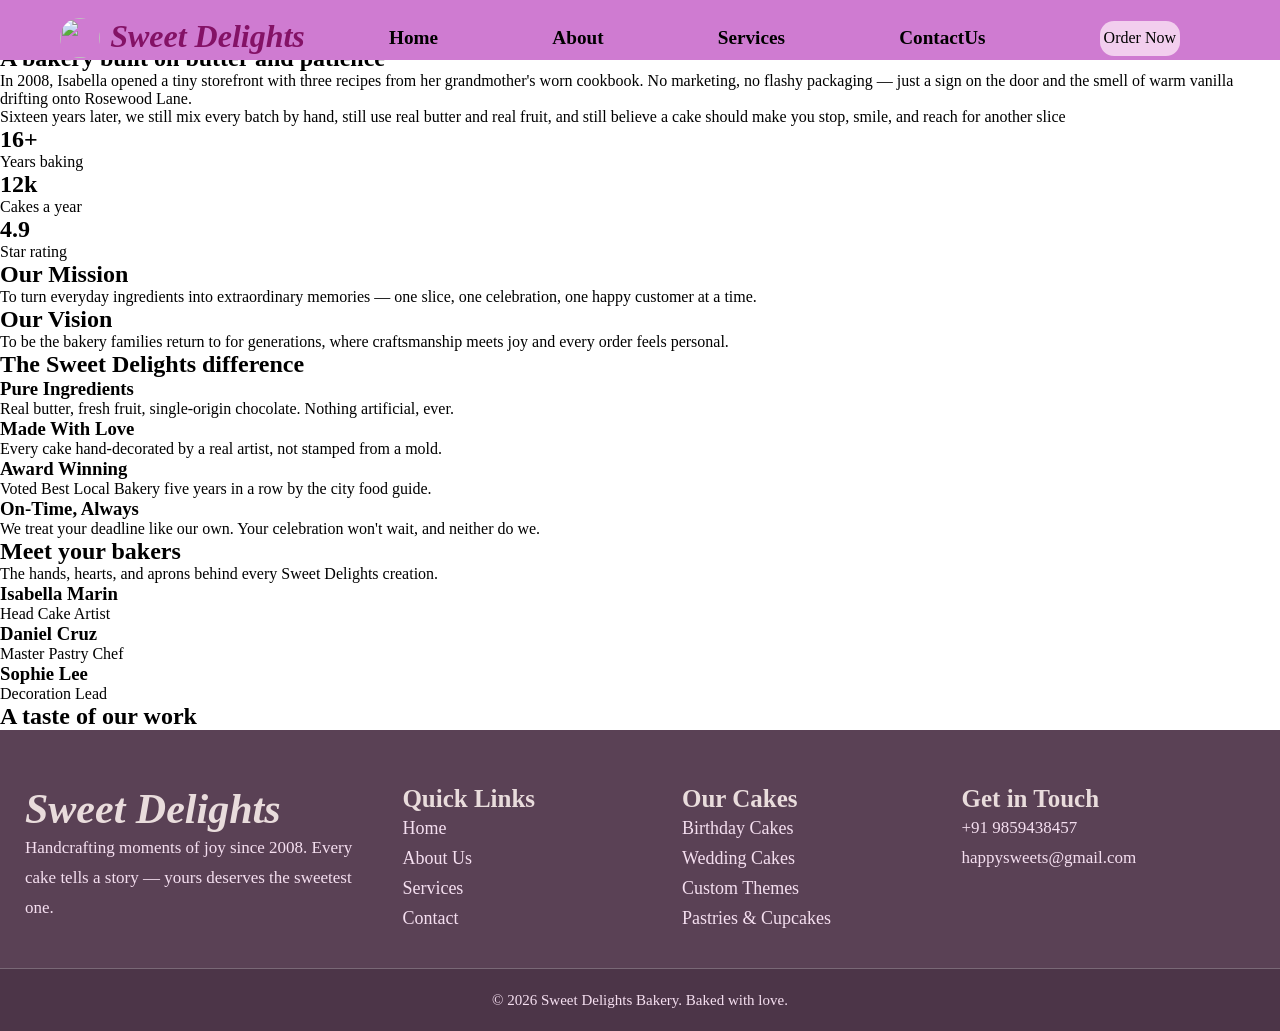
==== commit ff68a61d: "saini" ====
--- a/about.html
+++ b/about.html
@@ -3,7 +3,6 @@
 <head>
     <meta charset="UTF-8">
     <meta name="viewport" content="width=device-width, initial-scale=1.0">
-<<<<<<< HEAD
     <title>About</title>
     <link rel="stylesheet" href="index.css">
 </head>
@@ -22,14 +21,12 @@
           <div class="orderBtn">Order Now</div>
         </ul>
     </div>
-=======
     <title>Document</title>
     <link rel="stylesheet" href="about.css">
     
 </head>
 <body>
     <header> </header>
->>>>>>> f955e86c56c6bdff3ef5b7e4d54530c1d05b5afa
     <section class="about_s1">
         <div>
         <h1>Three generations. One sweet obsession.</h1>
@@ -134,7 +131,6 @@
         <div class="food"style="background-image: url();"></div>
         </div>
     </section>
-<<<<<<< HEAD
     <footer>
         <div class="footer">
         <div class="footer_box">
@@ -161,17 +157,15 @@
         </div>
         <div class="footer_box">
             <h3>Get in Touch </h3>
-            <a href="tel:+6350667022"> +91 6350667022</a>
-            <a href="mailto:prachiparihar2107@gmail.com">prachiparihar2107@gmail.com</a>
+            <a href="tel:+6350667022"> +91 9859438457</a>
+            <a href="mailto:happysweets@gmail.com">happysweets@gmail.com</a>
         </div>
         </div>
         <div class="footer_end">
            <p>© 2026 Sweet Delights Bakery. Baked with love.</p>
         </div>
     </footer>
-=======
-    <footer></footer>
+   
 
->>>>>>> f955e86c56c6bdff3ef5b7e4d54530c1d05b5afa
 </body>
 </html>
--- a/index.css
+++ b/index.css
@@ -9,12 +9,15 @@
    height: 60px;
    /* text-decoration: none; */
    /* justify-content: space-around; */
+   position: fixed;
+   width: 100%;
 }
 .Header ul{
     display: flex;
     align-items: center;
     justify-content: space-around;
     padding: 18px;
+    /* position: fixed; */
     margin-right: 40px;
     /* text-decoration: none; */
 }
@@ -23,6 +26,7 @@
     color: #f2eef1;
 }
 .Header ul li{
+    /* position:fixed; */
     list-style: none;
     font-size: larger;
     color: rgba(69, 5, 66, 0.86);
@@ -69,7 +73,7 @@
 
 .body{
     background-color: rgb(68, 229, 235);
-
+    padding-top: 60px;
     height: 400px;
     background-image: url(images/bg.jpg);
     /* object-fit: contain; */
@@ -95,7 +99,9 @@
     display: flex;
     /* padding: 70px; */
     justify-content: space-between;
-    width: 200px;
+    width: 250px;
+    margin-left: 40px;
+    padding-top: 40px;
   
 
 }
@@ -106,15 +112,17 @@
     padding-left: 15px;
 }
 .body_text h1{
-       width: 200px;
+       width: 250px;
        color: rgb(219, 25, 135);
        font-style: oblique;
        font-size: 40px;
+       margin-left: 40px;
     
 }
 .body_text p{
     color: rgb(154, 37, 130);
-    
+    margin-left: 40px;
+    padding-top: 10px;
 }
 button:hover{
     background-color: rgb(255, 64, 226);
@@ -189,227 +197,91 @@
     background-color: rgb(209, 234, 110);
     
 }
-
-/* ***************about css&**************** */
-.body_about{
-  background:  rgb(239, 199, 239);
-}
-.about_s1 {
-    display: flex;
-    min-height: 250px;
-    text-align: center;
-    justify-content: center;
-    align-items: center;
-    padding: 40px 20px;
-}
-.about_s1 div{
-    max-width: 1200px;
-}
-.about_s1 h1{
-   padding-bottom: 15px;
-   font-size: 70px;
-   font-style: italic;
-}
-.about_s1 p{
+.views{
+    background-color: #e86ae0;
+    /* display: flex; */
+    height: 450px;
+     padding-top: 30px;
+     /* padding-bottom: 30px; */
+     padding-bottom: 30px;
+}
+.view1{
+
+    align-items: center;
+    justify-content: center;
+    text-align: center;
+    /* background-color: #ffffff; */
+    /* background-color: rgb(249, 250, 215); */
+    padding: 15px;
+
+}
+.view1 h1{
+    font-style: oblique;
+    font-weight: 800;
+    /* font-size: large; */
+    padding: 10px;
+    border-radius: 100px;
+    /* background-color: rgb(225, 245, 151); */
+}
+.view1_p{
     font-size: 20px;
-    max-width: 700px;
-    margin: 0 auto;
-}
-.about_s2{
-    display: flex;
-    justify-content: center;
-    gap: 35px;
+    font-weight: 600;
+    color: rgb(70, 255, 246);
+    background-color: rgb(188, 45, 186);
+    border-radius: 100px;
+    width: 200px;
+    padding-left: 200px;
+    margin-left: 630px;
+    padding: 10px;
+   
+}
+.view2{
+    display: flex;
+    justify-content: center;
+    align-items: center;
+    gap: 20px;
     padding: 20px;
-    flex-wrap: wrap;
-}
-.about_img{
+    border-radius: 20px;
+    width: 80%;
+    text-align: center;
+    background-color: rgb(250, 215, 249);
+    /* border-radius: 100px; */
+    margin-left: 150px;
+}
+.view2_p{
+    width: 410px;
+    height: 230px;
+    background-color: rgb(243, 133, 133);
+    border-radius: 20px;
+    padding-top: 10px;
+    align-items: center;
+    justify-content: center;
+    text-align: center;
     /* text-align: center; */
-    justify-content: center;
-}
-.about_img div{
-    background-image: url(images/shop.jpg);
-    width: 650px;
-    min-width: 320px;
-    height: 450px;
-    border-radius: 25px;
-    background-size: cover;
-    background-position: center;
-    background-repeat: no-repeat;
-}
-.detail h1{
-    font-size: 45px;
-}
-.detail p{
-    padding-top: 20px;
-}
-.about_detail{
-    max-width: 500px;
-    padding-top: 20px;
-    padding-left: 20px;
-    gap: 80px;
-}
-.ranking{
-    padding-top: 20px;
-    display: flex;
-    text-align: center;
-    justify-content: center;
-    gap: 20px;
-}
-.about_ranking{
-    background-color: #d3a8cc;
-    width: 120px;
-    min-height: 80px;
-    padding: 10px;
-    border-radius: 14px;
-}
-.about_s3{
-    background-color : #ecb3e2;
-    min-height: 500px;
-    gap: 30px;
-    padding: 90px 20px;
-    margin-top: 80px;
-    display: flex;
-    justify-content: center;
-    align-items: center;
-    flex-wrap: wrap;
-}
-.s3_box{
-    background-color: white;
-    width: 700px;
-    min-height: 300px;
-    padding: 40px;
-    border-radius: 20px;
-}
-.s3_box p {
-    padding-top: 20px;
-    max-width: 500px;
-    font-size: 20px;
-}
-.s3_box h2{
-    padding-top: 10px;
-    font-size: 40px;
-}
-.div_logo{
-    padding-bottom: 10px;
-    width: 60px;
-    height: 45px;
-    border-radius: 25%;
-    background-color: rgb(214, 48, 239);
-}
-.about_s4 h1{
-    text-align: center;
-    margin-top: 60px;
-    padding-top: 20px;
-    font-size: 70px;
-}
-.boxx{
-    gap: 30px;
-    padding-top: 20px;
-    margin-top: 40px;
-    display: flex;
-    justify-content: center;
-    align-content: center;
-    flex-wrap: wrap;
     padding-left: 20px;
     padding-right: 20px;
-}
-.s4_box{
-    background-color: white;
-    width: 400px;
-    min-height: 300px;
-    padding: 40px;
-    border-radius: 20px;
-    border: 2px rgb(177, 161, 161) solid;
-}
-.s4_box p {
+    /* margin-left: 200px; */
+
+}
+.view2_botam h1{
+    display: flex;
+    justify-content: center;
+    align-items: center;
+    font-size: 25px;
+    color: rgb(255, 0, 0);
+    /* font-weight: 900; */
     padding-top: 20px;
-    max-width: 250px;
-    font-size: 20px;
-}
-.s4_box h3{
-    padding-top: 10px;
-    font-size: 30px;
-}
-.about_s5{
-    background-color : #f0b3e6;
-    padding: 1px 20px 80px;
-    margin-top: 70px;
-}
-.about_s5 h1{
-    text-align: center;
-    padding-top: 70px;
-    font-size: 80px;
-}
-.about_s5 p{
-    text-align: center;
-    padding-top: 20px;
-    font-size: 40px;
-}
-.chef_cards{
-    display: flex;
-    justify-content: center;
-    gap: 30px;
-    flex-wrap: wrap;
-    margin-top: 50px;
-}
-.chef_box{
-    width: 360px;
-    text-align: center;
-    background: white;
-    border-radius: 20px;
-    padding: 20px;
-}
-
-.chef_img{
-    height: 420px;
-    border-radius: 18px;
-    background-size: cover;
-    background-position: center;
-    background-repeat: no-repeat;
-}
-.chef_box h3{
-    font-size: 30px;
-    padding-top: 18px;
-}
-.chef_box p{
-    font-size: 20px;
-    padding-top: 8px;
-}
-.food{
-    width: 400px;
-    height: 300px;
-    background-repeat: no-repeat;
-    background-size: cover;
-    background-position: center;
-}
-.about_s6 h1{
-  justify-content: center;
-  text-align: center;
-  font-size: 80px;
-  padding-top: 20px;
-  margin-top: 40px;
-}
-.food_img{
-    margin-top: 30px;
-   display: flex;
-    gap: 20px;
-    justify-content: center;
-    text-align: center;
-    flex-wrap: wrap;
-    padding: 0 20px 60px;
-}
-.about_s6{
-    min-height: 800px;
+    
 }
 
 footer{
     background-color: #5a4155;
     color: rgb(233, 220, 220);
-    margin-top: 40px;
+    /* margin-top: 40px; */
 }
 
 .footer{
-    max-width: 1200px;
+    /* max-width: 1200px; */
     margin: 0 auto;
     display: grid;
     grid-template-columns: 1.4fr 1fr 1fr 1.2fr;
@@ -430,12 +302,12 @@
 }
 footer h2{
     font-size: 42px;
-    margin-bottom: 15px;
+    /* margin-bottom: 15px; */
     font-style: italic;
 }
 footer h3{
     font-size: 25px;
-    margin-bottom: 15px;
+    /* margin-bottom: 15px; */
 }
 footer p{
     font-size: 17px;
@@ -458,218 +330,4 @@
 
 .footer_end p{
     font-size: 15px;
-}
-
-/* **********sevices css ******** */
-.body_service{
-  background:  rgb(239, 199, 239);
-
-}
-
-.service_head{
-    background: #b36fa7;
-     background-color: rgb(239, 171, 240);
-    padding: 50px 20px 25px;
-    text-align: center;
-    height: 250px;
-}
-
-.heading h1{
-    color: rgb(219, 25, 135);
-    font-style: oblique;
-    font-size: 70px;
-}
-
-.heading p{
-    color: rgb(154, 37, 130);
-    font-size: 20px;
-    max-width: 700px;
-    margin: 15px auto 0;
-}
-
-.services{
-    background: #edcee8;
-    padding: 30px 80px;
-}
-
-.service_boxes{
-    display: flex;
-    flex-wrap: wrap;
-    justify-content: center;
-    gap: 20px;
-}
-
-.service_box{
-    background: #f6b8fe;
-    width: 450px;
-    min-height: 450px;
-    text-align: center;
-    border-radius: 20px;
-}
-
-.service_img{
-    background-image: url(images/cake1.jfif);
-    background-size: cover;
-    background-position: center;
-    background-repeat: no-repeat;
-    height: 300px;
-}
-
-.service_box h2{
-    padding: 20px 15px 0;
-    font-size: 30px;
-    color: #3d1738;
-}
-
-.service_box p{
-    padding: 15px 30px 25px;
-    font-size: 18px;
-    color: rgb(69, 5, 66);
-    line-height: 28px;
-}
-
-.order{
-    background-color: rgb(254, 210, 252);
-    padding: 20px 20px 80px;
-    display: flex;
-    justify-content: center;
-}
-
-.order_box{
-    width: 100%;
-    max-width: 1050px;
-    background: #cf93c3;
-    color: rgb(247, 238, 238);
-    text-align: center;
-    padding: 55px 30px;
-    border-radius: 20px;
-}
-
-.order_box h2{
-    font-size: 42px;
-    font-style: italic;
-}
-
-.order_box p{
-    font-size: 20px;
-    max-width: 650px;
-    margin: 15px auto 30px;
-    line-height: 30px;
-}
-
-.order__btn{
-    width: fit-content;
-    min-width: 220px;
-    margin: 0 auto;
-    padding: 14px 24px;
-    background: rgb(242, 206, 238);
-    color: rgb(132, 18, 102);
-    border-radius: 16px;
-    cursor: pointer;
-}
-
-.order__btn h3{
-    font-size: 20px;
-}
-
-.order__btn:hover{
-    background: rgb(207, 123, 209);
-    color: white;
-}
-
-/* ************contact css ****** */
-.contact_body{
-    background: #edcee8;
-    color: #3d1738;
-}
-
-.contact_head{
-    text-align: center;
-    padding: 60px 20px 35px;
-}
-
-.contact_head h1{
-    color: rgb(33, 30, 32);
-    font-size: 65px;
-    font-style: oblique;
-}
-
-.contact_head p{
-    max-width: 700px;
-    margin: 15px auto 0;
-    font-size: 20px;
-    color: rgb(52, 43, 50);
-    line-height: 30px;
-}
-
-.contact_section{
-    display: flex;
-    justify-content: center;
-    gap: 30px;
-    flex-wrap: wrap;
-    padding: 20px 25px 80px;
-}
-
-.contact_info{
-    width: 430px;
-    display: grid;
-    grid-template-columns: 1fr;
-    gap: 18px;
-}
-
-.contact_card{
-    background: #d8a0e0;
-    padding: 25px;
-    border-radius: 18px;
-}
-
-.contact_card h3{
-    font-size: 26px;
-    margin-bottom: 10px;
-}
-
-.contact_card p{
-    font-size: 18px;
-    line-height: 28px;
-}
-
-.contact_form{
-    width: 560px;
-    background: #f7e7f4;
-    padding: 35px;
-    border-radius: 20px;
-    display: flex;
-    flex-direction: column;
-    gap: 16px;
-}
-
-.contact_form h2{
-    font-size: 34px;
-    color: rgb(32, 28, 31);
-}
-
-.contact_form input,
-.contact_form textarea{
-    width: 100%;
-    padding: 14px 16px;
-    border: 1px solid #d3a8cc;
-    border-radius: 12px;
-    font-size: 16px;
-    outline: none;
-}
-
-.contact_form textarea{
-    min-height: 130px;
-    resize: vertical;
-}
-
-.contact_form button{
-    width: 150px;
-    height: 42px;
-    border: none;
-    border-radius: 18px;
-    background: rgb(207, 123, 209);
-    color: white;
-    font-size: 16px;
-
-}
+}
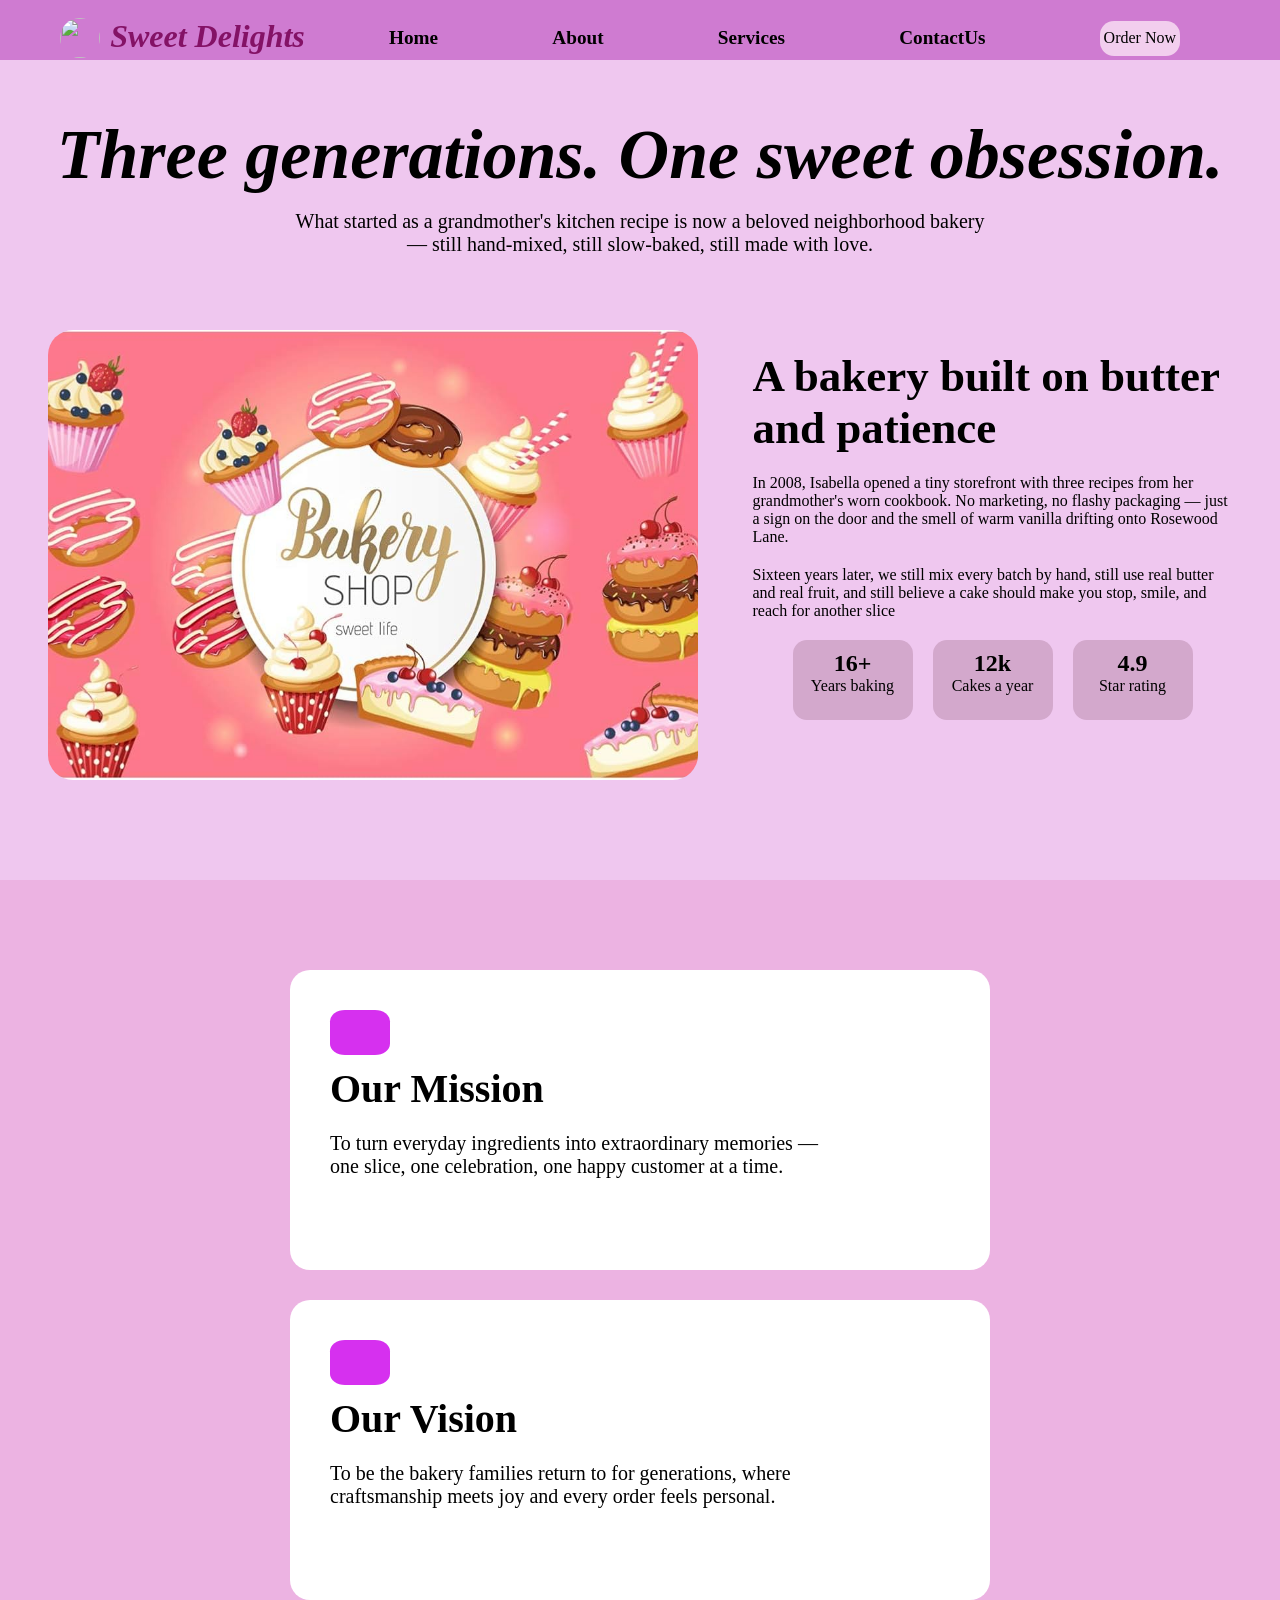
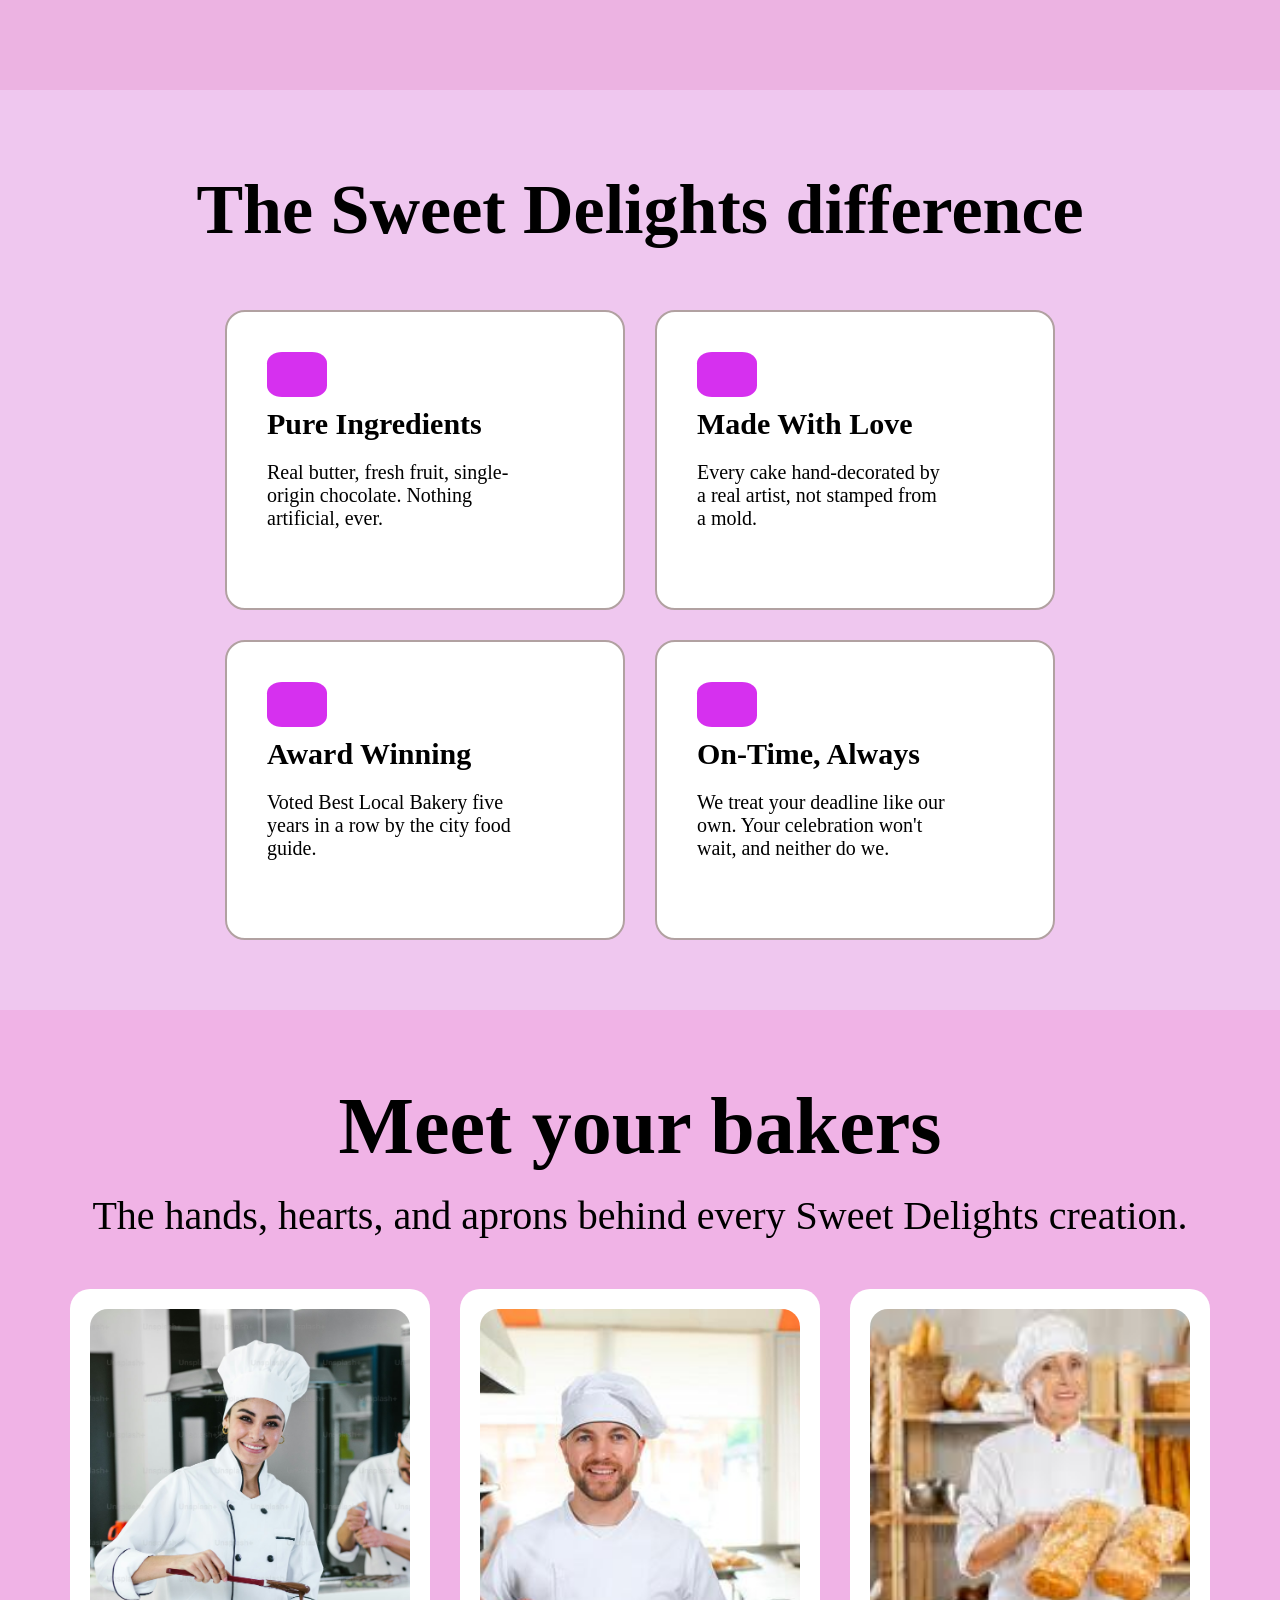
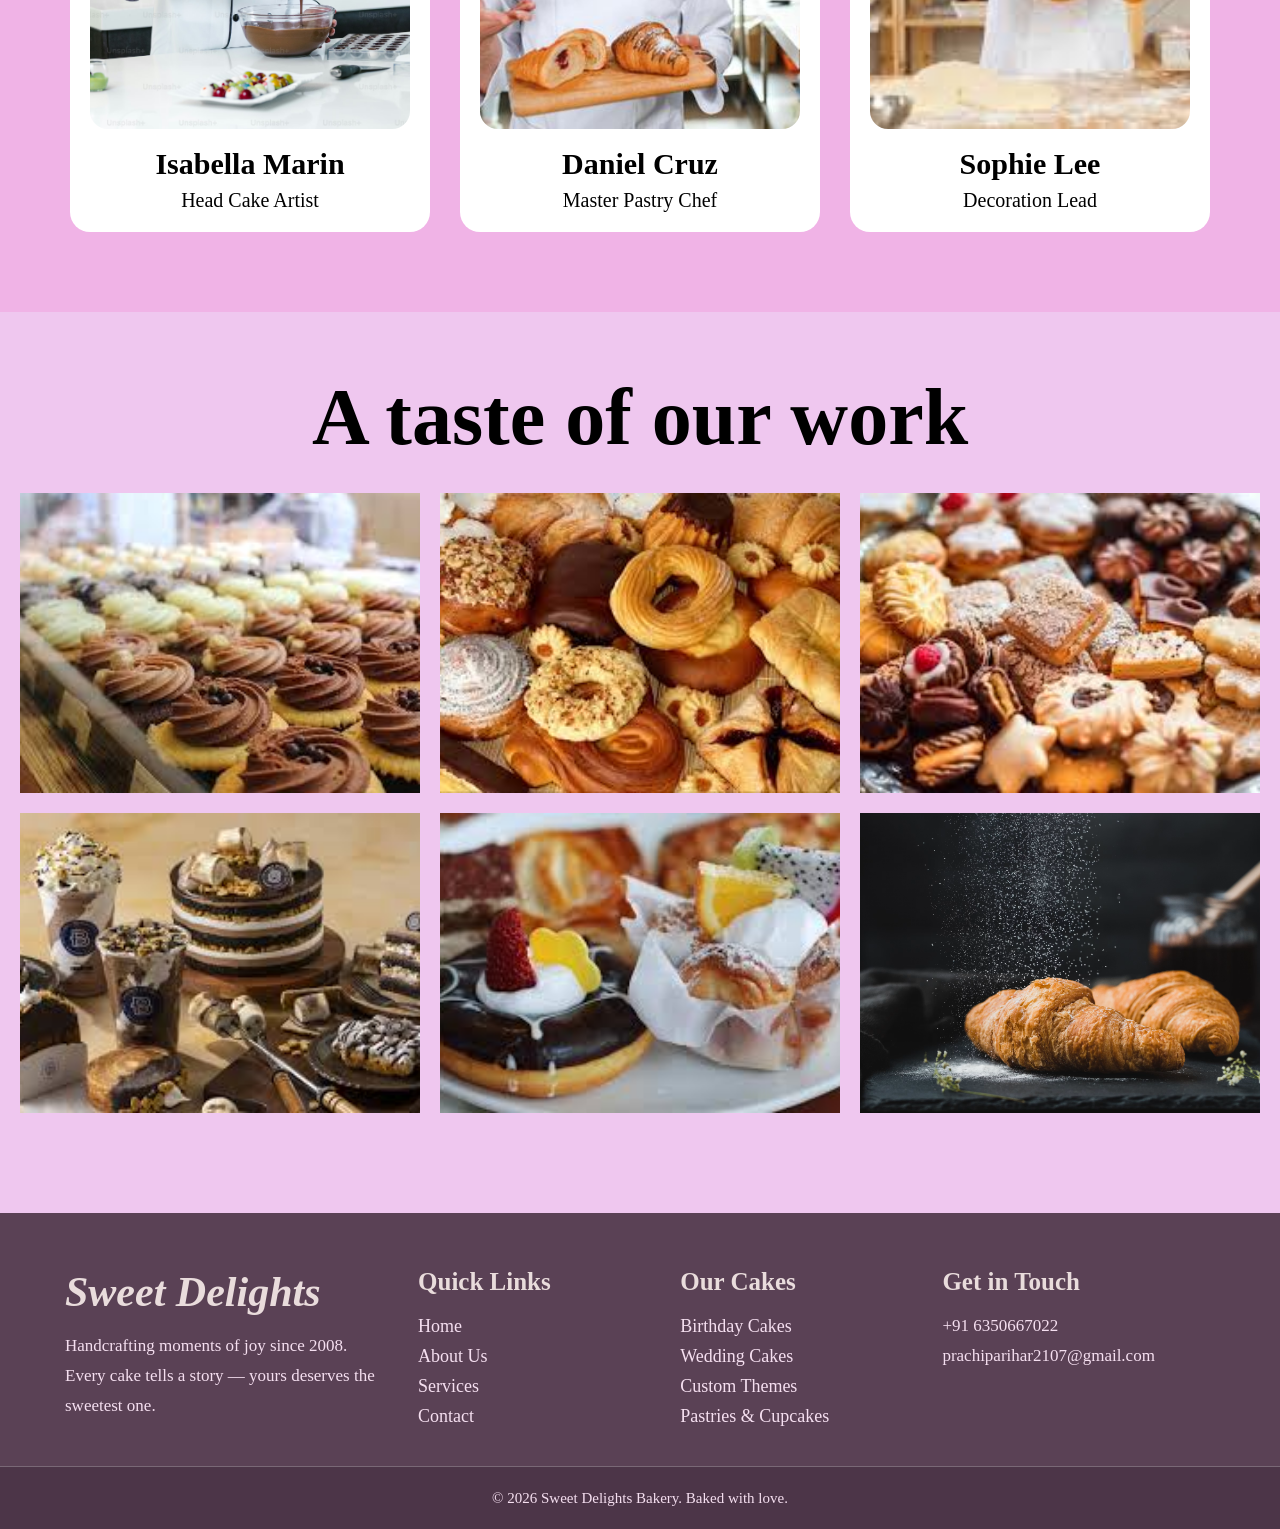
==== commit e7a4c03b: "save my chnges prachi" ====
--- a/about.html
+++ b/about.html
@@ -3,6 +3,7 @@
 <head>
     <meta charset="UTF-8">
     <meta name="viewport" content="width=device-width, initial-scale=1.0">
+
     <title>About</title>
     <link rel="stylesheet" href="index.css">
 </head>
@@ -21,12 +22,14 @@
           <div class="orderBtn">Order Now</div>
         </ul>
     </div>
+
     <title>Document</title>
     <link rel="stylesheet" href="about.css">
     
 </head>
 <body>
     <header> </header>
+
     <section class="about_s1">
         <div>
         <h1>Three generations. One sweet obsession.</h1>
@@ -127,10 +130,10 @@
         <div class="food" style="background-image: url(images/food4.jfif);"></div>
         <div class="food" style="background-image: url(images/food5.jfif);"></div>
         <div class="food" style="background-image: url(images/food6.avif);"></div>
-        <div class="food" style="background-image: url(images/food7.jfif);"></div>
-        <div class="food"style="background-image: url();"></div>
+       
         </div>
     </section>
+
     <footer>
         <div class="footer">
         <div class="footer_box">
@@ -157,15 +160,13 @@
         </div>
         <div class="footer_box">
             <h3>Get in Touch </h3>
-            <a href="tel:+6350667022"> +91 9859438457</a>
-            <a href="mailto:happysweets@gmail.com">happysweets@gmail.com</a>
+            <a href="tel:+6350667022"> +91 6350667022</a>
+            <a href="mailto:prachiparihar2107@gmail.com">prachiparihar2107@gmail.com</a>
         </div>
         </div>
         <div class="footer_end">
            <p>© 2026 Sweet Delights Bakery. Baked with love.</p>
         </div>
     </footer>
-   
-
 </body>
 </html>
--- a/index.css
+++ b/index.css
@@ -9,15 +9,12 @@
    height: 60px;
    /* text-decoration: none; */
    /* justify-content: space-around; */
-   position: fixed;
-   width: 100%;
 }
 .Header ul{
     display: flex;
     align-items: center;
     justify-content: space-around;
     padding: 18px;
-    /* position: fixed; */
     margin-right: 40px;
     /* text-decoration: none; */
 }
@@ -26,7 +23,6 @@
     color: #f2eef1;
 }
 .Header ul li{
-    /* position:fixed; */
     list-style: none;
     font-size: larger;
     color: rgba(69, 5, 66, 0.86);
@@ -73,7 +69,7 @@
 
 .body{
     background-color: rgb(68, 229, 235);
-    padding-top: 60px;
+
     height: 400px;
     background-image: url(images/bg.jpg);
     /* object-fit: contain; */
@@ -99,9 +95,7 @@
     display: flex;
     /* padding: 70px; */
     justify-content: space-between;
-    width: 250px;
-    margin-left: 40px;
-    padding-top: 40px;
+    width: 200px;
   
 
 }
@@ -112,17 +106,15 @@
     padding-left: 15px;
 }
 .body_text h1{
-       width: 250px;
+       width: 200px;
        color: rgb(219, 25, 135);
        font-style: oblique;
        font-size: 40px;
-       margin-left: 40px;
     
 }
 .body_text p{
     color: rgb(154, 37, 130);
-    margin-left: 40px;
-    padding-top: 10px;
+    
 }
 button:hover{
     background-color: rgb(255, 64, 226);
@@ -157,7 +149,7 @@
 
 }
 .box_image{
-    background-image: url(images/cake1.jfif);
+    /* background-image: url(images/cake1.jfif); */
     background-size: cover;
     background-position: center;
     background-repeat: no-repeat;
@@ -197,91 +189,227 @@
     background-color: rgb(209, 234, 110);
     
 }
-.views{
-    background-color: #e86ae0;
-    /* display: flex; */
+
+/* ***************about css&**************** */
+.body_about{
+  background:  rgb(239, 199, 239);
+}
+.about_s1 {
+    display: flex;
+    min-height: 250px;
+    text-align: center;
+    justify-content: center;
+    align-items: center;
+    padding: 40px 20px;
+}
+.about_s1 div{
+    max-width: 1200px;
+}
+.about_s1 h1{
+   padding-bottom: 15px;
+   font-size: 70px;
+   font-style: italic;
+}
+.about_s1 p{
+    font-size: 20px;
+    max-width: 700px;
+    margin: 0 auto;
+}
+.about_s2{
+    display: flex;
+    justify-content: center;
+    gap: 35px;
+    padding: 20px;
+    flex-wrap: wrap;
+}
+.about_img{
+    /* text-align: center; */
+    justify-content: center;
+}
+.about_img div{
+    background-image: url(images/shop.jpg);
+    width: 650px;
+    min-width: 320px;
     height: 450px;
-     padding-top: 30px;
-     /* padding-bottom: 30px; */
-     padding-bottom: 30px;
-}
-.view1{
-
+    border-radius: 25px;
+    background-size: cover;
+    background-position: center;
+    background-repeat: no-repeat;
+}
+.detail h1{
+    font-size: 45px;
+}
+.detail p{
+    padding-top: 20px;
+}
+.about_detail{
+    max-width: 500px;
+    padding-top: 20px;
+    padding-left: 20px;
+    gap: 80px;
+}
+.ranking{
+    padding-top: 20px;
+    display: flex;
+    text-align: center;
+    justify-content: center;
+    gap: 20px;
+}
+.about_ranking{
+    background-color: #d3a8cc;
+    width: 120px;
+    min-height: 80px;
+    padding: 10px;
+    border-radius: 14px;
+}
+.about_s3{
+    background-color : #ecb3e2;
+    min-height: 500px;
+    gap: 30px;
+    padding: 90px 20px;
+    margin-top: 80px;
+    display: flex;
+    justify-content: center;
     align-items: center;
-    justify-content: center;
-    text-align: center;
-    /* background-color: #ffffff; */
-    /* background-color: rgb(249, 250, 215); */
-    padding: 15px;
-
-}
-.view1 h1{
-    font-style: oblique;
-    font-weight: 800;
-    /* font-size: large; */
-    padding: 10px;
-    border-radius: 100px;
-    /* background-color: rgb(225, 245, 151); */
-}
-.view1_p{
-    font-size: 20px;
-    font-weight: 600;
-    color: rgb(70, 255, 246);
-    background-color: rgb(188, 45, 186);
-    border-radius: 100px;
-    width: 200px;
-    padding-left: 200px;
-    margin-left: 630px;
-    padding: 10px;
-   
-}
-.view2{
-    display: flex;
-    justify-content: center;
-    align-items: center;
-    gap: 20px;
-    padding: 20px;
+    flex-wrap: wrap;
+}
+.s3_box{
+    background-color: white;
+    width: 700px;
+    min-height: 300px;
+    padding: 40px;
     border-radius: 20px;
-    width: 80%;
-    text-align: center;
-    background-color: rgb(250, 215, 249);
-    /* border-radius: 100px; */
-    margin-left: 150px;
-}
-.view2_p{
-    width: 410px;
-    height: 230px;
-    background-color: rgb(243, 133, 133);
-    border-radius: 20px;
+}
+.s3_box p {
+    padding-top: 20px;
+    max-width: 500px;
+    font-size: 20px;
+}
+.s3_box h2{
     padding-top: 10px;
-    align-items: center;
-    justify-content: center;
-    text-align: center;
-    /* text-align: center; */
+    font-size: 40px;
+}
+.div_logo{
+    padding-bottom: 10px;
+    width: 60px;
+    height: 45px;
+    border-radius: 25%;
+    background-color: rgb(214, 48, 239);
+}
+.about_s4 h1{
+    text-align: center;
+    margin-top: 60px;
+    padding-top: 20px;
+    font-size: 70px;
+}
+.boxx{
+    gap: 30px;
+    padding-top: 20px;
+    margin-top: 40px;
+    display: flex;
+    justify-content: center;
+    align-content: center;
+    flex-wrap: wrap;
     padding-left: 20px;
     padding-right: 20px;
-    /* margin-left: 200px; */
-
-}
-.view2_botam h1{
-    display: flex;
-    justify-content: center;
-    align-items: center;
-    font-size: 25px;
-    color: rgb(255, 0, 0);
-    /* font-weight: 900; */
-    padding-top: 20px;
-    
+}
+.s4_box{
+    background-color: white;
+    width: 400px;
+    min-height: 300px;
+    padding: 40px;
+    border-radius: 20px;
+    border: 2px rgb(177, 161, 161) solid;
+}
+.s4_box p {
+    padding-top: 20px;
+    max-width: 250px;
+    font-size: 20px;
+}
+.s4_box h3{
+    padding-top: 10px;
+    font-size: 30px;
+}
+.about_s5{
+    background-color : #f0b3e6;
+    padding: 1px 20px 80px;
+    margin-top: 70px;
+}
+.about_s5 h1{
+    text-align: center;
+    padding-top: 70px;
+    font-size: 80px;
+}
+.about_s5 p{
+    text-align: center;
+    padding-top: 20px;
+    font-size: 40px;
+}
+.chef_cards{
+    display: flex;
+    justify-content: center;
+    gap: 30px;
+    flex-wrap: wrap;
+    margin-top: 50px;
+}
+.chef_box{
+    width: 360px;
+    text-align: center;
+    background: white;
+    border-radius: 20px;
+    padding: 20px;
+}
+
+.chef_img{
+    height: 420px;
+    border-radius: 18px;
+    background-size: cover;
+    background-position: center;
+    background-repeat: no-repeat;
+}
+.chef_box h3{
+    font-size: 30px;
+    padding-top: 18px;
+}
+.chef_box p{
+    font-size: 20px;
+    padding-top: 8px;
+}
+.food{
+    width: 400px;
+    height: 300px;
+    background-repeat: no-repeat;
+    background-size: cover;
+    background-position: center;
+}
+.about_s6 h1{
+  justify-content: center;
+  text-align: center;
+  font-size: 80px;
+  padding-top: 20px;
+  margin-top: 40px;
+}
+.food_img{
+    margin-top: 30px;
+   display: flex;
+    gap: 20px;
+    justify-content: center;
+    text-align: center;
+    flex-wrap: wrap;
+    padding: 0 20px 60px;
+}
+.about_s6{
+    min-height: 800px;
 }
 
 footer{
     background-color: #5a4155;
     color: rgb(233, 220, 220);
-    /* margin-top: 40px; */
+    margin-top: 40px;
 }
 
 .footer{
-    /* max-width: 1200px; */
+    max-width: 1200px;
     margin: 0 auto;
     display: grid;
     grid-template-columns: 1.4fr 1fr 1fr 1.2fr;
@@ -302,12 +430,12 @@
 }
 footer h2{
     font-size: 42px;
-    /* margin-bottom: 15px; */
+    margin-bottom: 15px;
     font-style: italic;
 }
 footer h3{
     font-size: 25px;
-    /* margin-bottom: 15px; */
+    margin-bottom: 15px;
 }
 footer p{
     font-size: 17px;
@@ -330,4 +458,218 @@
 
 .footer_end p{
     font-size: 15px;
-}+}
+
+/* **********sevices css ******** */
+.body_service{
+  background:  rgb(239, 199, 239);
+
+}
+
+.service_head{
+    background: #b36fa7;
+     background-color: rgb(239, 171, 240);
+    padding: 50px 20px 25px;
+    text-align: center;
+    height: 250px;
+}
+
+.heading h1{
+    color: rgb(219, 25, 135);
+    font-style: oblique;
+    font-size: 70px;
+}
+
+.heading p{
+    color: rgb(154, 37, 130);
+    font-size: 20px;
+    max-width: 700px;
+    margin: 15px auto 0;
+}
+
+.services{
+    background: #edcee8;
+    padding: 30px 80px;
+}
+
+.service_boxes{
+    display: flex;
+    flex-wrap: wrap;
+    justify-content: center;
+    gap: 20px;
+}
+
+.service_box{
+    background: #f6b8fe;
+    width: 450px;
+    min-height: 450px;
+    text-align: center;
+    border-radius: 20px;
+}
+
+.service_img{
+    /* background-image: url(images/cake1.jfif); */
+    background-size: cover;
+    background-position: center;
+    background-repeat: no-repeat;
+    height: 300px;
+}
+
+.service_box h2{
+    padding: 20px 15px 0;
+    font-size: 30px;
+    color: #3d1738;
+}
+
+.service_box p{
+    padding: 15px 30px 25px;
+    font-size: 18px;
+    color: rgb(69, 5, 66);
+    line-height: 28px;
+}
+
+.order{
+    background-color: rgb(254, 210, 252);
+    padding: 20px 20px 80px;
+    display: flex;
+    justify-content: center;
+}
+
+.order_box{
+    width: 100%;
+    max-width: 1050px;
+    background: #cf93c3;
+    color: rgb(247, 238, 238);
+    text-align: center;
+    padding: 55px 30px;
+    border-radius: 20px;
+}
+
+.order_box h2{
+    font-size: 42px;
+    font-style: italic;
+}
+
+.order_box p{
+    font-size: 20px;
+    max-width: 650px;
+    margin: 15px auto 30px;
+    line-height: 30px;
+}
+
+.order__btn{
+    width: fit-content;
+    min-width: 220px;
+    margin: 0 auto;
+    padding: 14px 24px;
+    background: rgb(242, 206, 238);
+    color: rgb(132, 18, 102);
+    border-radius: 16px;
+    cursor: pointer;
+}
+
+.order__btn h3{
+    font-size: 20px;
+}
+
+.order__btn:hover{
+    background: rgb(207, 123, 209);
+    color: white;
+}
+
+/* ************contact css ****** */
+.contact_body{
+    background: #edcee8;
+    color: #3d1738;
+}
+
+.contact_head{
+    text-align: center;
+    padding: 60px 20px 35px;
+}
+
+.contact_head h1{
+    color: rgb(33, 30, 32);
+    font-size: 65px;
+    font-style: oblique;
+}
+
+.contact_head p{
+    max-width: 700px;
+    margin: 15px auto 0;
+    font-size: 20px;
+    color: rgb(52, 43, 50);
+    line-height: 30px;
+}
+
+.contact_section{
+    display: flex;
+    justify-content: center;
+    gap: 30px;
+    flex-wrap: wrap;
+    padding: 20px 25px 80px;
+}
+
+.contact_info{
+    width: 430px;
+    display: grid;
+    grid-template-columns: 1fr;
+    gap: 18px;
+}
+
+.contact_card{
+    background: #d8a0e0;
+    padding: 25px;
+    border-radius: 18px;
+}
+
+.contact_card h3{
+    font-size: 26px;
+    margin-bottom: 10px;
+}
+
+.contact_card p{
+    font-size: 18px;
+    line-height: 28px;
+}
+
+.contact_form{
+    width: 560px;
+    background: #f7e7f4;
+    padding: 35px;
+    border-radius: 20px;
+    display: flex;
+    flex-direction: column;
+    gap: 16px;
+}
+
+.contact_form h2{
+    font-size: 34px;
+    color: rgb(32, 28, 31);
+}
+
+.contact_form input,
+.contact_form textarea{
+    width: 100%;
+    padding: 14px 16px;
+    border: 1px solid #d3a8cc;
+    border-radius: 12px;
+    font-size: 16px;
+    outline: none;
+}
+
+.contact_form textarea{
+    min-height: 130px;
+    resize: vertical;
+}
+
+.contact_form button{
+    width: 150px;
+    height: 42px;
+    border: none;
+    border-radius: 18px;
+    background: rgb(207, 123, 209);
+    color: white;
+    font-size: 16px;
+
+}
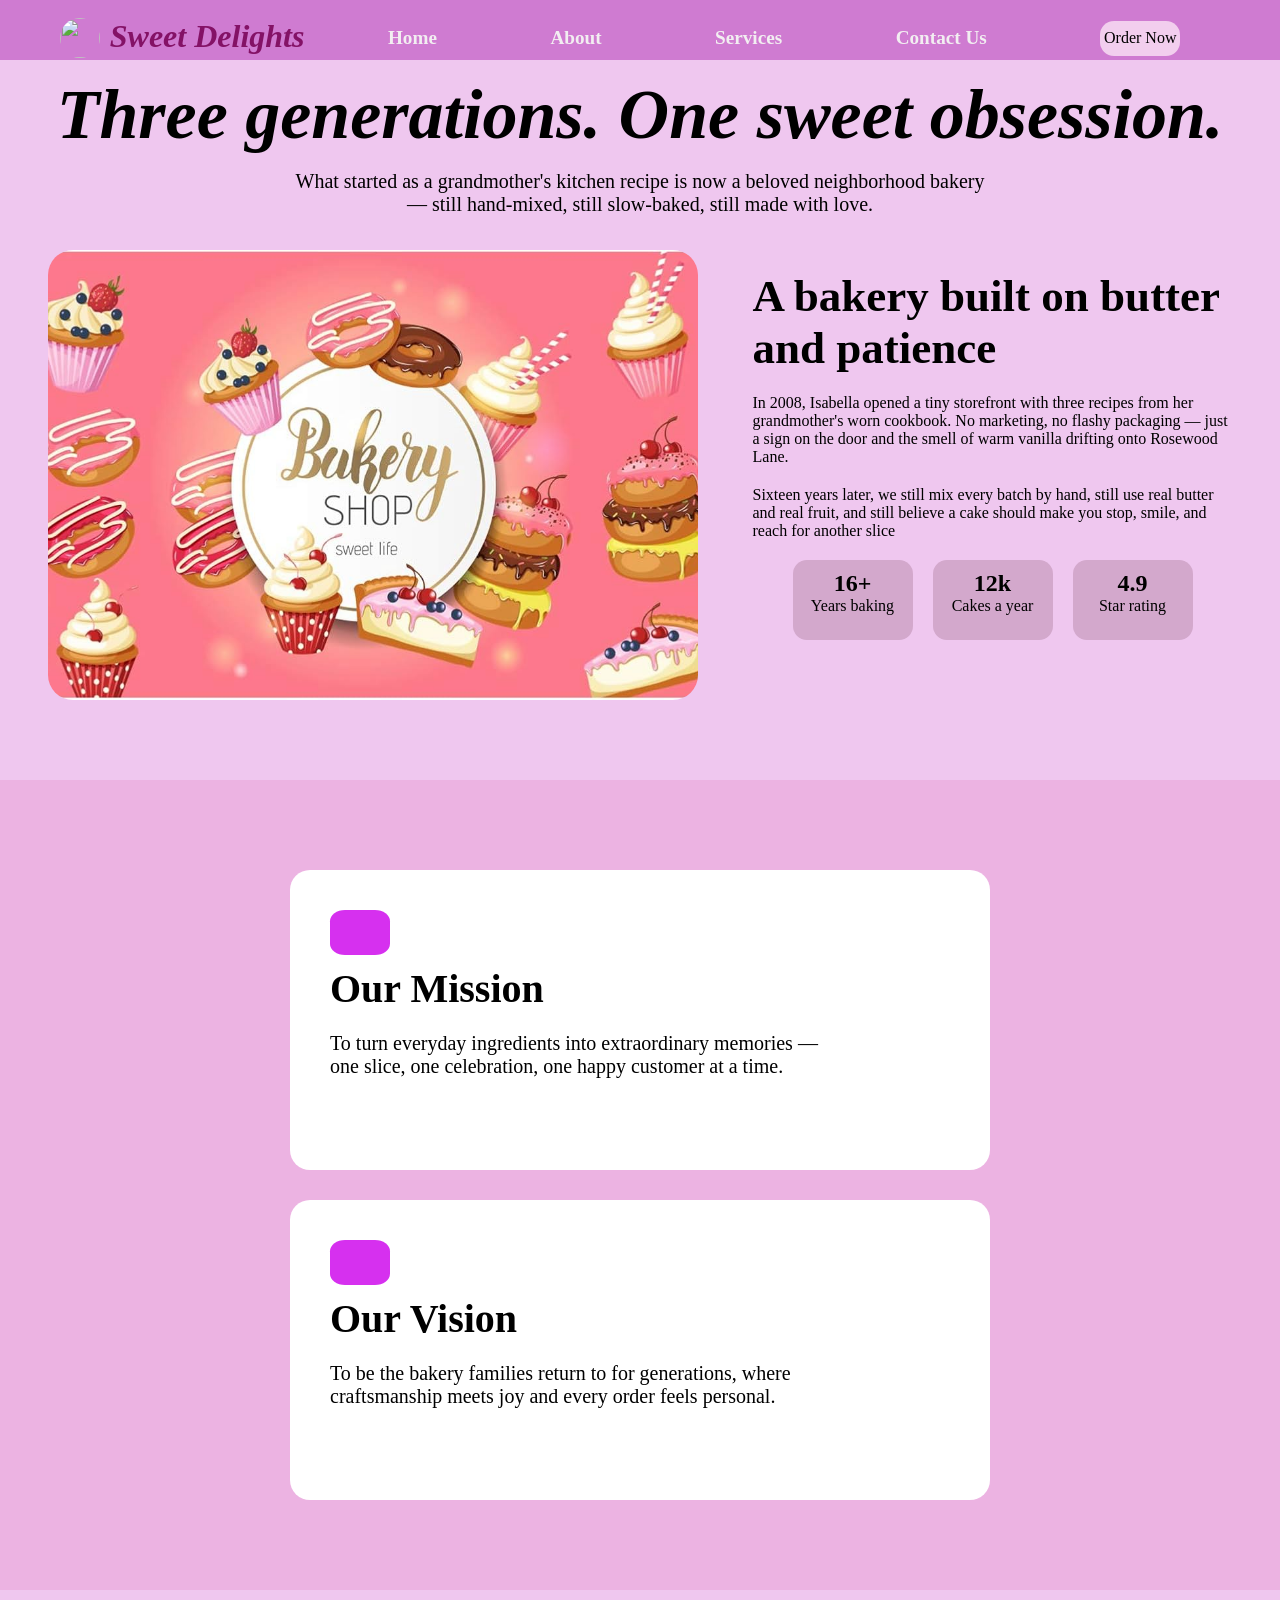
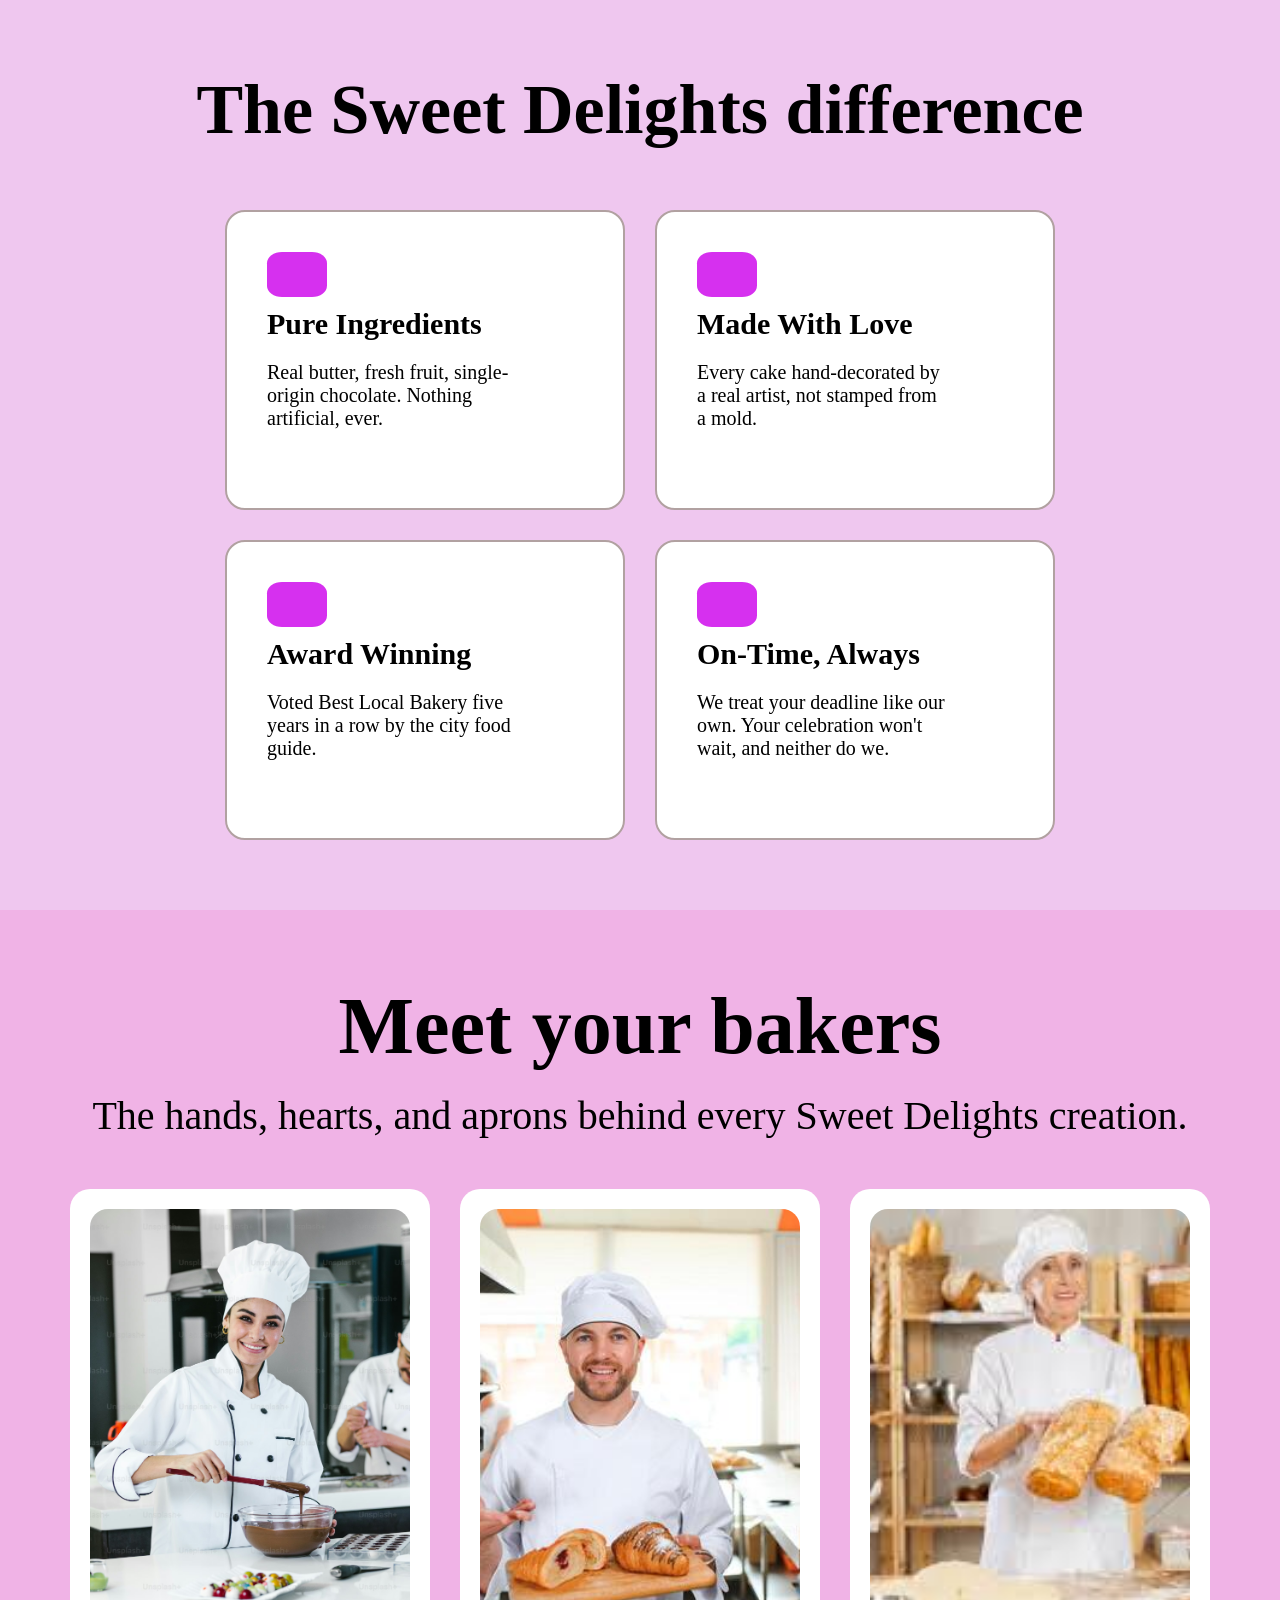
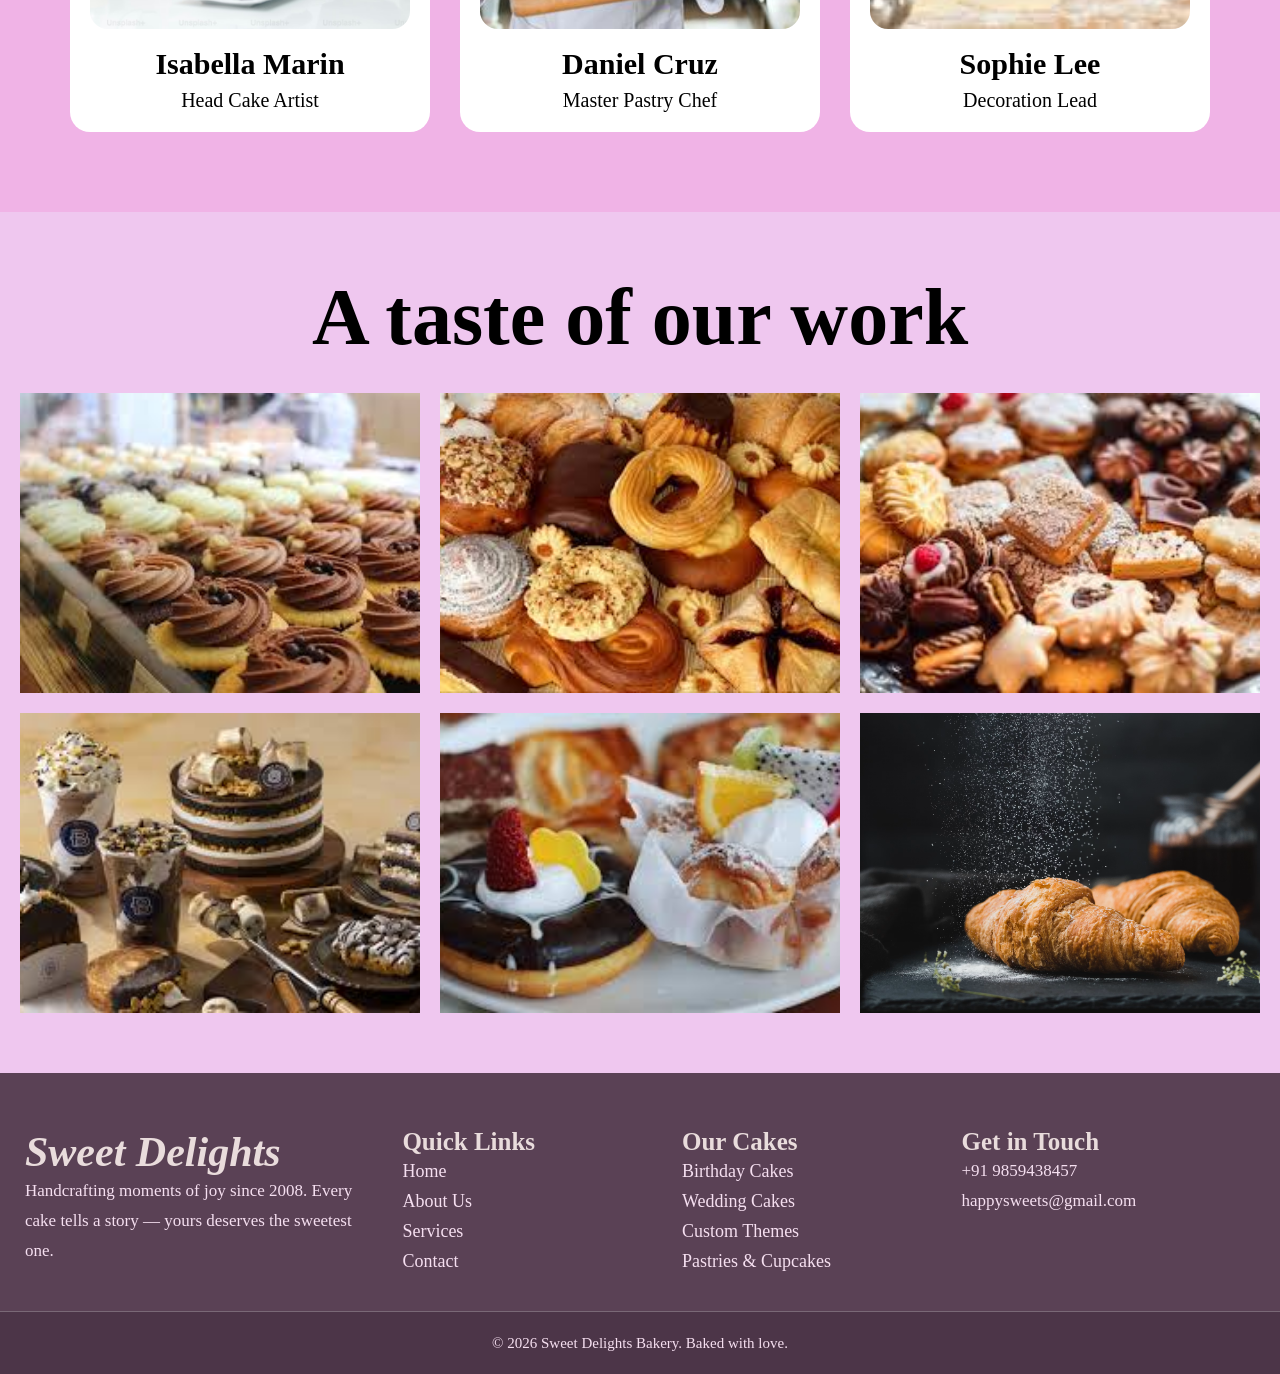
==== commit 470800fe: "prachi ne nya update kiya h" ====
--- a/about.html
+++ b/about.html
@@ -3,33 +3,30 @@
 <head>
     <meta charset="UTF-8">
     <meta name="viewport" content="width=device-width, initial-scale=1.0">
-
     <title>About</title>
     <link rel="stylesheet" href="index.css">
+       <!-- <title>Document</title>
+    <link rel="stylesheet" href="about.css"> -->
 </head>
 <body class="body_about">
 
-   <div class="Header"> 
+  <div class="Header"> 
         <ul>
           <div class="hed1">
             <img src="https://encrypted-tbn0.gstatic.com/images?q=tbn:ANd9GcQitEC4mb-sJJhyLIL4yZwTokIa_Xwn3ifUVozVtwXFQg&s=10">
             <h1 class="shopName">Sweet Delights</h1>
           </div>
-          <li>Home</li> 
+          <!-- <li>Home</li> 
           <li>About</li> 
           <li>Services</li>
-          <li>ContactUs</li>
+          <li>ContactUs</li> -->
+          <li><a href="index.html">Home</a></li> 
+          <li><a href="about.html">About</a></li> 
+          <li><a href="services.html">Services</a></li>
+          <li><a href="contact.html">Contact Us</a></li>
           <div class="orderBtn">Order Now</div>
         </ul>
     </div>
-
-    <title>Document</title>
-    <link rel="stylesheet" href="about.css">
-    
-</head>
-<body>
-    <header> </header>
-
     <section class="about_s1">
         <div>
         <h1>Three generations. One sweet obsession.</h1>
@@ -134,6 +131,8 @@
         </div>
     </section>
 
+
+
     <footer>
         <div class="footer">
         <div class="footer_box">
@@ -160,13 +159,14 @@
         </div>
         <div class="footer_box">
             <h3>Get in Touch </h3>
-            <a href="tel:+6350667022"> +91 6350667022</a>
-            <a href="mailto:prachiparihar2107@gmail.com">prachiparihar2107@gmail.com</a>
+            <a href="tel:+6350667022"> +91 9859438457</a>
+            <a href="mailto:happysweets@gmail.com">happysweets@gmail.com</a>
         </div>
         </div>
         <div class="footer_end">
            <p>© 2026 Sweet Delights Bakery. Baked with love.</p>
         </div>
     </footer>
+
 </body>
 </html>
--- a/index.css
+++ b/index.css
@@ -9,12 +9,15 @@
    height: 60px;
    /* text-decoration: none; */
    /* justify-content: space-around; */
+   position: fixed;
+   width: 100%;
 }
 .Header ul{
     display: flex;
     align-items: center;
     justify-content: space-around;
     padding: 18px;
+    /* position: fixed; */
     margin-right: 40px;
     /* text-decoration: none; */
 }
@@ -23,6 +26,7 @@
     color: #f2eef1;
 }
 .Header ul li{
+    /* position:fixed; */
     list-style: none;
     font-size: larger;
     color: rgba(69, 5, 66, 0.86);
@@ -69,7 +73,7 @@
 
 .body{
     background-color: rgb(68, 229, 235);
-
+    padding-top: 60px;
     height: 400px;
     background-image: url(images/bg.jpg);
     /* object-fit: contain; */
@@ -95,7 +99,9 @@
     display: flex;
     /* padding: 70px; */
     justify-content: space-between;
-    width: 200px;
+    width: 250px;
+    margin-left: 40px;
+    padding-top: 40px;
   
 
 }
@@ -106,15 +112,17 @@
     padding-left: 15px;
 }
 .body_text h1{
-       width: 200px;
+       width: 250px;
        color: rgb(219, 25, 135);
        font-style: oblique;
        font-size: 40px;
+       margin-left: 40px;
     
 }
 .body_text p{
     color: rgb(154, 37, 130);
-    
+    margin-left: 40px;
+    padding-top: 10px;
 }
 button:hover{
     background-color: rgb(255, 64, 226);
@@ -200,7 +208,8 @@
     text-align: center;
     justify-content: center;
     align-items: center;
-    padding: 40px 20px;
+    /* padding: 40px 20px; */
+    padding-top: 40px;
 }
 .about_s1 div{
     max-width: 1200px;
@@ -219,11 +228,10 @@
     display: flex;
     justify-content: center;
     gap: 35px;
-    padding: 20px;
+    /* padding: 10px; */
     flex-wrap: wrap;
 }
 .about_img{
-    /* text-align: center; */
     justify-content: center;
 }
 .about_img div{
@@ -359,7 +367,6 @@
     border-radius: 20px;
     padding: 20px;
 }
-
 .chef_img{
     height: 420px;
     border-radius: 18px;
@@ -401,15 +408,91 @@
 .about_s6{
     min-height: 800px;
 }
+.views{
+    background-color: #e86ae0;
+    /* display: flex; */
+    height: 450px;
+     padding-top: 30px;
+     /* padding-bottom: 30px; */
+     padding-bottom: 30px;
+}
+.view1{
+
+    align-items: center;
+    justify-content: center;
+    text-align: center;
+    /* background-color: #ffffff; */
+    /* background-color: rgb(249, 250, 215); */
+    padding: 15px;
+
+}
+.view1 h1{
+    font-style: oblique;
+    font-weight: 800;
+    /* font-size: large; */
+    padding: 10px;
+    border-radius: 100px;
+    /* background-color: rgb(225, 245, 151); */
+}
+.view1_p{
+    font-size: 20px;
+    font-weight: 600;
+    color: rgb(70, 255, 246);
+    background-color: rgb(188, 45, 186);
+    border-radius: 100px;
+    width: 200px;
+    padding-left: 200px;
+    margin-left: 630px;
+    padding: 10px;
+   
+}
+.view2{
+    display: flex;
+    justify-content: center;
+    align-items: center;
+    gap: 20px;
+    padding: 20px;
+    border-radius: 20px;
+    width: 80%;
+    text-align: center;
+    background-color: rgb(250, 215, 249);
+    /* border-radius: 100px; */
+    margin-left: 150px;
+}
+.view2_p{
+    width: 410px;
+    height: 230px;
+    background-color: rgb(243, 133, 133);
+    border-radius: 20px;
+    padding-top: 10px;
+    align-items: center;
+    justify-content: center;
+    text-align: center;
+    /* text-align: center; */
+    padding-left: 20px;
+    padding-right: 20px;
+    /* margin-left: 200px; */
+
+}
+.view2_botam h1{
+    display: flex;
+    justify-content: center;
+    align-items: center;
+    font-size: 25px;
+    color: rgb(255, 0, 0);
+    /* font-weight: 900; */
+    padding-top: 20px;
+    
+}
 
 footer{
     background-color: #5a4155;
     color: rgb(233, 220, 220);
-    margin-top: 40px;
+    /* margin-top: 40px; */
 }
 
 .footer{
-    max-width: 1200px;
+    /* max-width: 1200px; */
     margin: 0 auto;
     display: grid;
     grid-template-columns: 1.4fr 1fr 1fr 1.2fr;
@@ -430,12 +513,12 @@
 }
 footer h2{
     font-size: 42px;
-    margin-bottom: 15px;
+    /* margin-bottom: 15px; */
     font-style: italic;
 }
 footer h3{
     font-size: 25px;
-    margin-bottom: 15px;
+    /* margin-bottom: 15px; */
 }
 footer p{
     font-size: 17px;
@@ -458,6 +541,7 @@
 
 .footer_end p{
     font-size: 15px;
+
 }
 
 /* **********sevices css ******** */
@@ -470,6 +554,7 @@
     background: #b36fa7;
      background-color: rgb(239, 171, 240);
     padding: 50px 20px 25px;
+    padding-top: 30px;
     text-align: center;
     height: 250px;
 }
@@ -589,6 +674,7 @@
 }
 
 .contact_head h1{
+    padding-top: 30px;
     color: rgb(33, 30, 32);
     font-size: 65px;
     font-style: oblique;
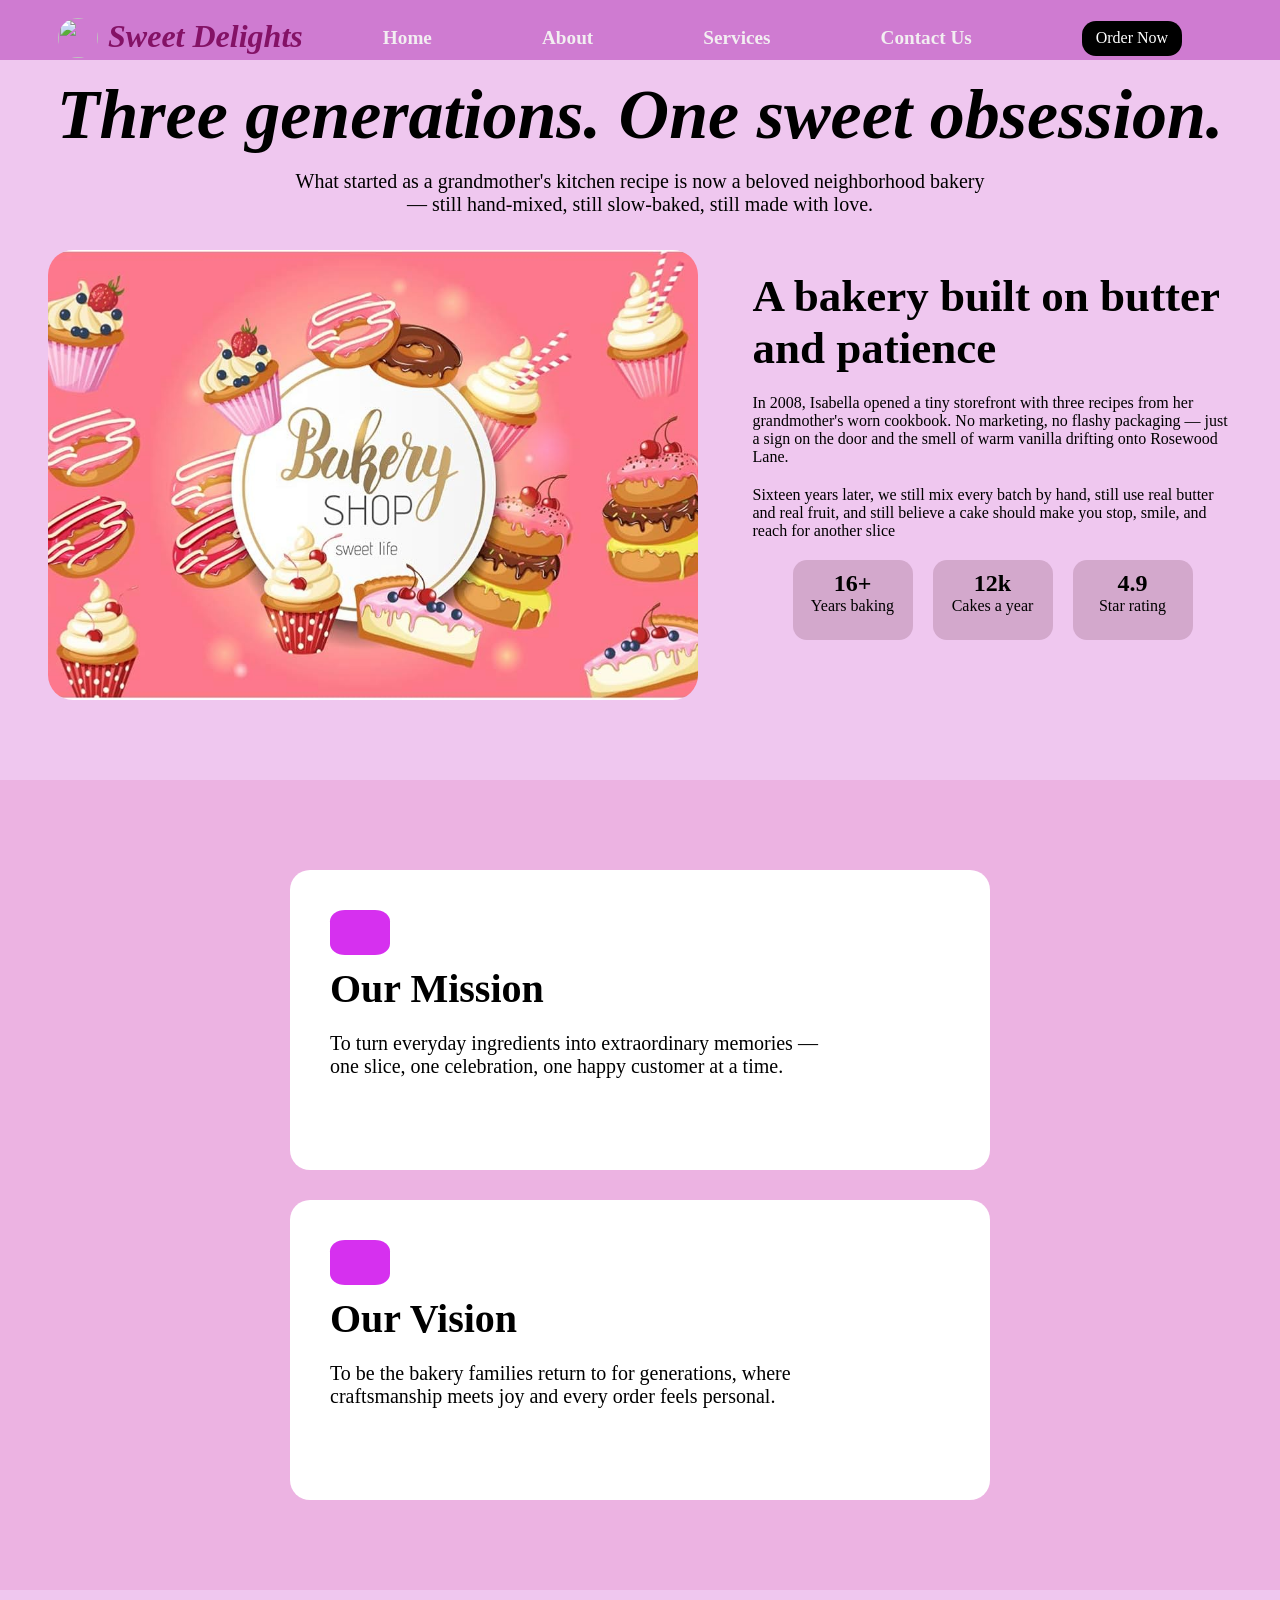
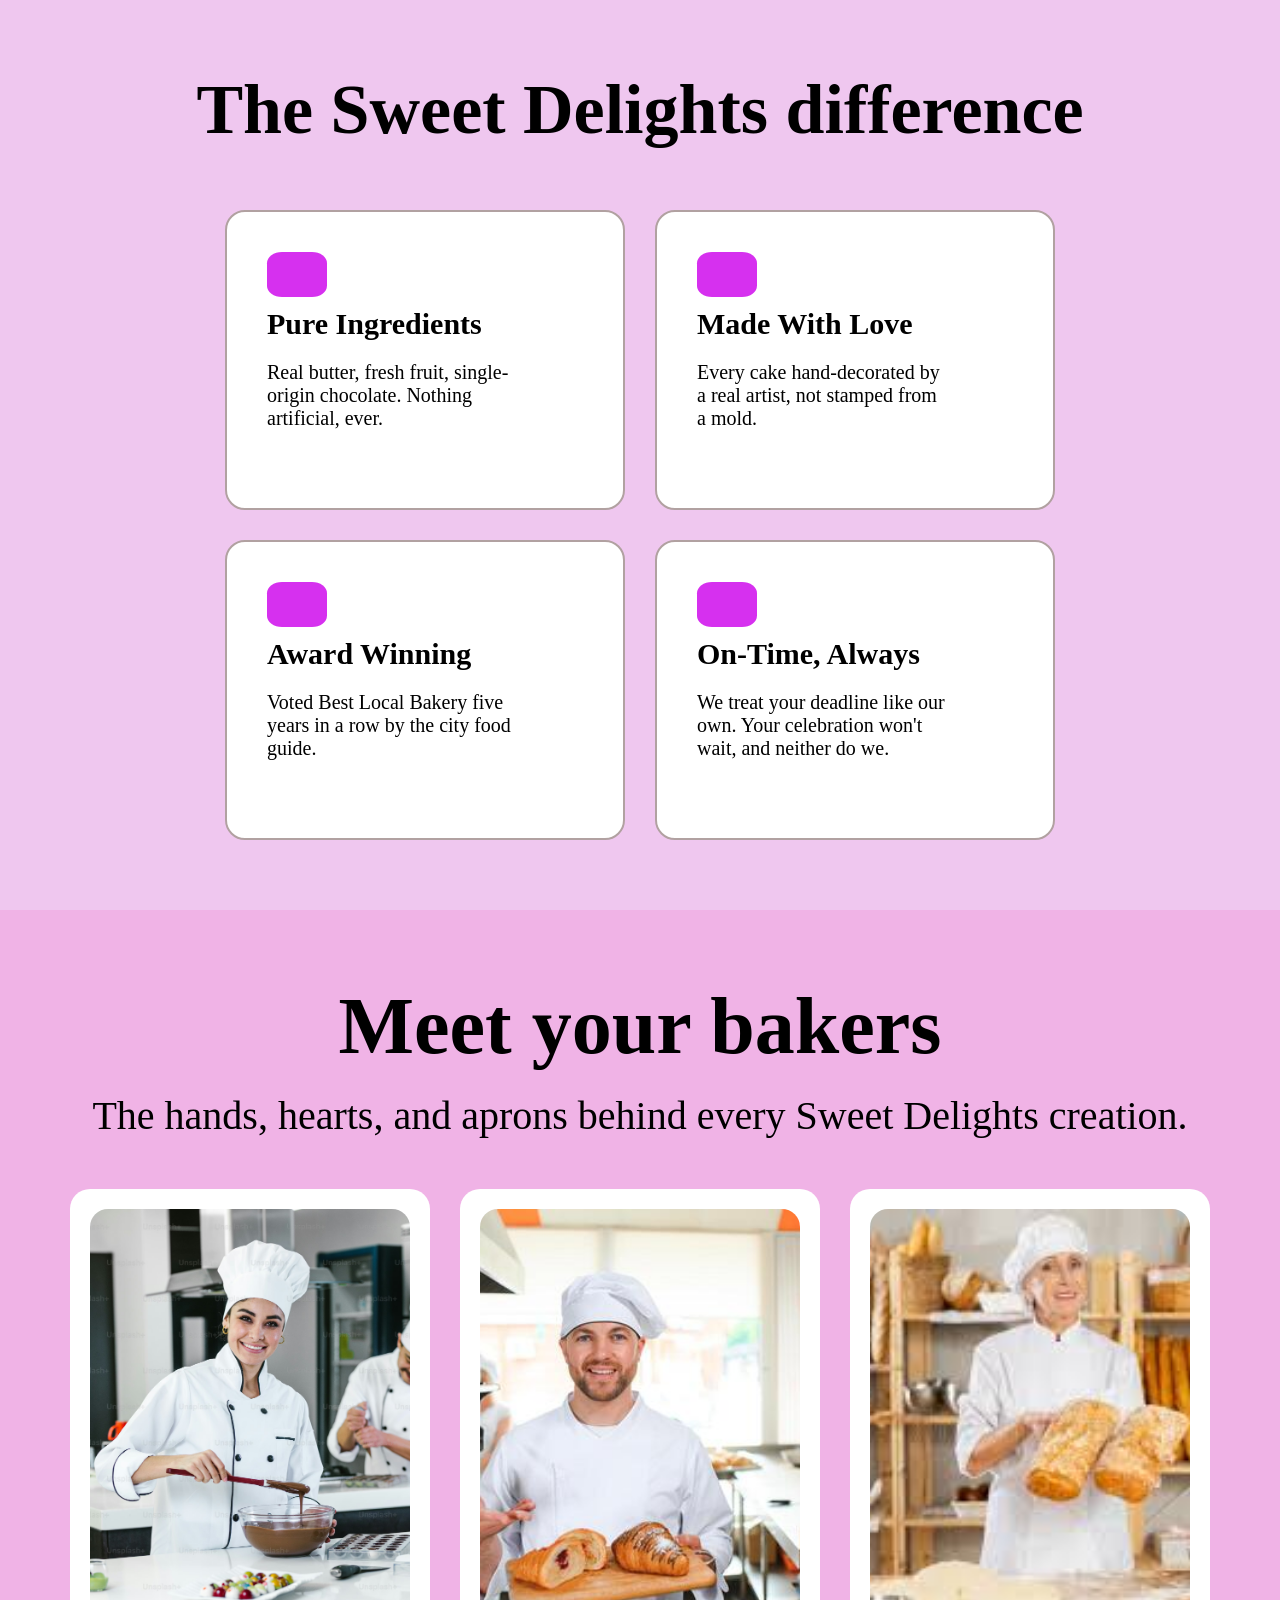
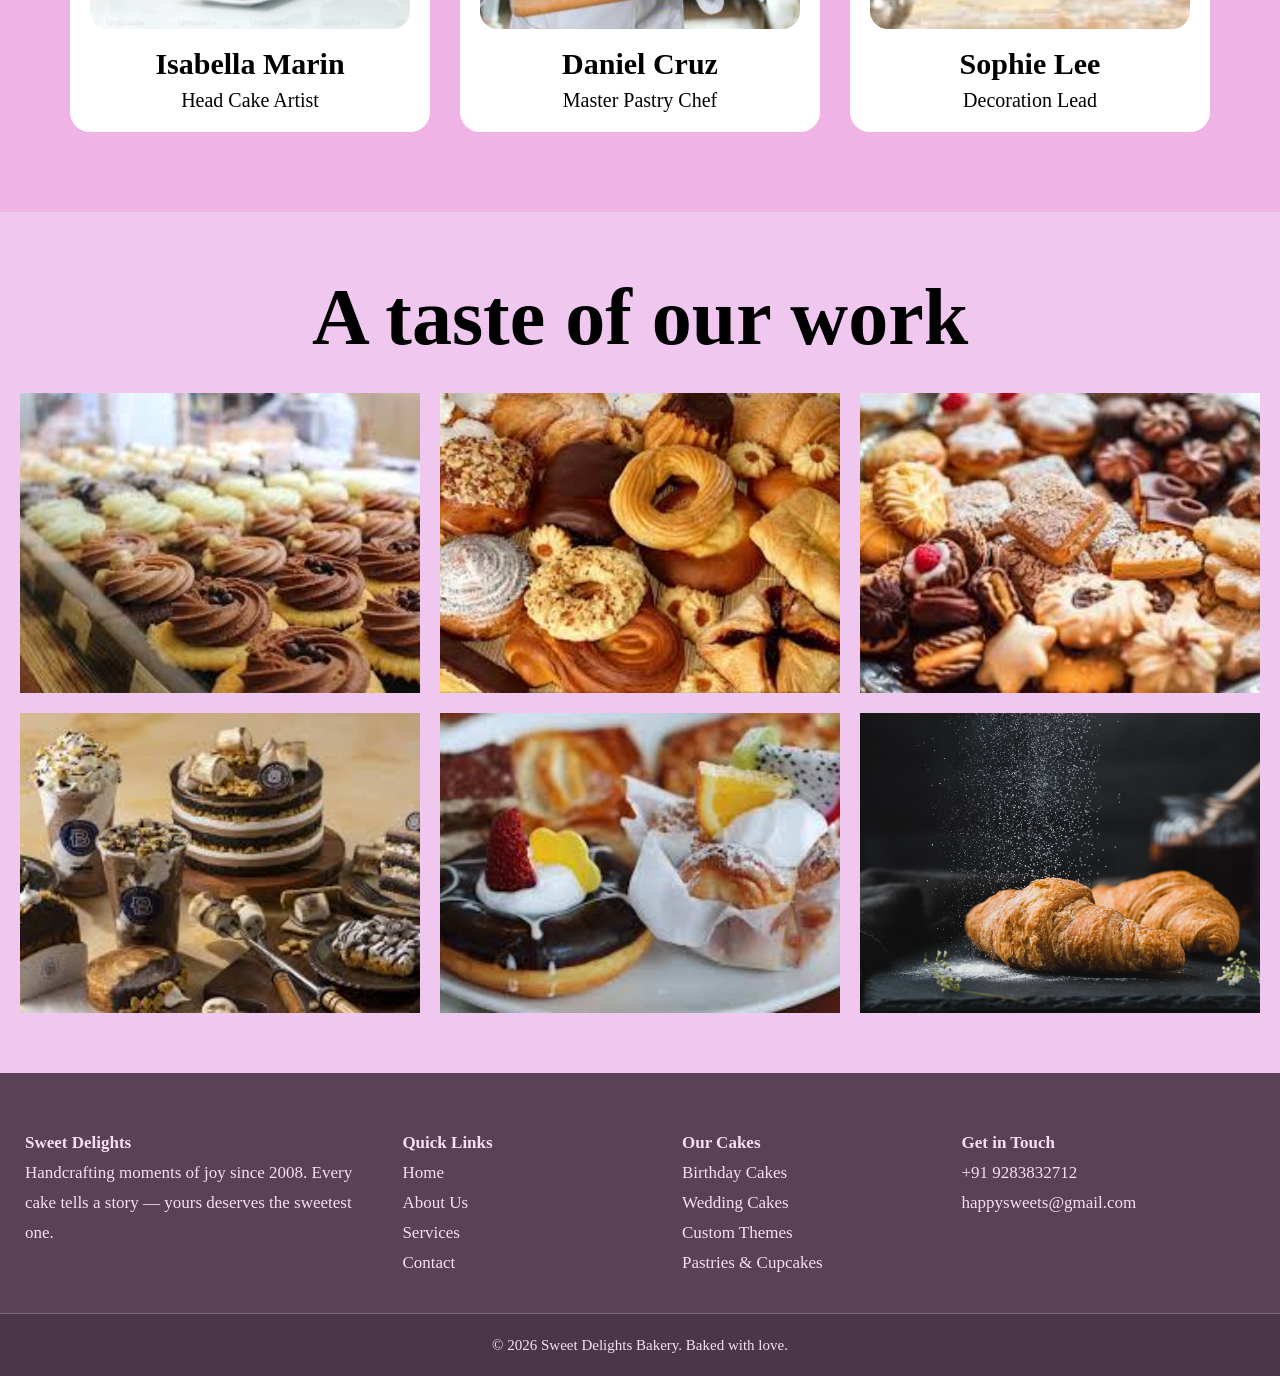
==== commit c725cd2f: "anil commit" ====
--- a/about.html
+++ b/about.html
@@ -136,31 +136,31 @@
     <footer>
         <div class="footer">
         <div class="footer_box">
-            <h2>Sweet Delights</h2>
+            <h2><a href="index.html">Sweet Delights</a></h2>
             <p>Handcrafting moments of joy since 2008. Every cake tells a story — yours deserves the sweetest one.</p>
         </div>
         <div class="footer_box">
-            <h3>Quick Links</h3>
+            <h3><a href="quick-links.html">Quick Links</a></h3>
             <ul>
-                <li>Home</li>
-                <li>About Us</li>
-                <li>Services</li>
-                <li>Contact</li>
+                <li><a href="index.html">Home</a></li>
+                <li><a href="about.html">About Us</a></li>
+                <li><a href="services.html">Services</a></li>
+                <li><a href="contact.html">Contact</a></li>
             </ul>
         </div>
         <div class="footer_box">
-            <h3>Our Cakes</h3>
+            <h3><a href="our-cakes.html">Our Cakes</a></h3>
             <ul>
-                <li>Birthday Cakes</li>
-                <li>Wedding Cakes</li>
-                <li>Custom Themes</li>
-                <li>Pastries & Cupcakes</li>
+                <li><a href="birthday-cakes.html">Birthday Cakes</a></li>
+                <li><a href="wedding-cakes.html">Wedding Cakes</a></li>
+                <li><a href="custom-themes.html">Custom Themes</a></li>
+                <li><a href="pastries-cupcakes.html">Pastries & Cupcakes</a></li>
             </ul>
         </div>
         <div class="footer_box">
-            <h3>Get in Touch </h3>
-            <a href="tel:+6350667022"> +91 9859438457</a>
-            <a href="mailto:happysweets@gmail.com">happysweets@gmail.com</a>
+            <h3><a href="contact.html">Get in Touch</a></h3>
+            <a href="tel:+6350667022">+91 9283832712</a>
+             <a href="mailto:happysweets@gmail.com">happysweets@gmail.com</a>
         </div>
         </div>
         <div class="footer_end">
--- a/index.css
+++ b/index.css
@@ -57,17 +57,21 @@
      
 }
 .orderBtn{
-   background-color: rgb(242, 206, 238);
+   background-color: rgb(0, 0, 0);
    display: flex;
    justify-content: center;
    align-items: center;
    height: 35px;
-   width: 80px;
+   width: 100px;
+   color: rgb(255, 255, 255);
+   padding-left: 10px;
+   padding-right: 10px;
    font-variant: inherit;
    border-radius: 14px;
 }
 .orderBtn:hover{
-    background-color: rgb(184, 79, 184);
+    background-color: rgb(184, 171, 186);
+    color: rgb(98, 92, 63);
     
 }
 
@@ -154,15 +158,27 @@
     background: #d8a0e0;
     width: 450px;
     height: 450px;
-
+    border-radius: 20px;
+
+}
+.box:hover{
+    transform: scale(1.05);
+    transition-duration: 0.3s;
 }
 .box_image{
     /* background-image: url(images/cake1.jfif); */
     background-size: cover;
     background-position: center;
     background-repeat: no-repeat;
+    border-radius: 20px 20px 0 0;
     height: 300px;
 }
+/* .box_image:hover{
+    transform: scale(1.05);
+    transition-duration: 0.3s;
+    background-size: cover;
+    background-position: center;
+} */
 .box_content h3{
     padding-top: 20px;
     display: flex;
@@ -194,7 +210,7 @@
     width: 30px;
     height: 30px;
     border-radius: 100%;
-    background-color: rgb(209, 234, 110);
+    background-color: rgb(58, 0, 247);
     
 }
 
@@ -489,6 +505,7 @@
     background-color: #5a4155;
     color: rgb(233, 220, 220);
     /* margin-top: 40px; */
+    margin:0;
 }
 
 .footer{
@@ -504,14 +521,22 @@
     text-align: left;
     padding: 0;
 }
-
+.footer_box h1 a{
+    font-size: larger;
+     color: rgb(0, 0, 0);
+     font-style: oblique;
+     /* margin-bottom: 15px; */
+    /* margin-bottom: 15px; */
+    font-style: italic;
+    padding-bottom: 15px;
+}
 footer li{
     list-style: none;
     font-size: 18px;
     line-height: 30px;
     color: #f5dff0;
 }
-footer h2{
+footer h1{
     font-size: 42px;
     /* margin-bottom: 15px; */
     font-style: italic;
@@ -531,6 +556,9 @@
     text-decoration: none;
     font-size: 17px;
     line-height: 30px;
+}
+.footer a:hover{
+    color: rgb(255, 64, 226);
 }
 .footer_end{
     border-top: 1px solid rgba(255, 255, 255, 0.25);
